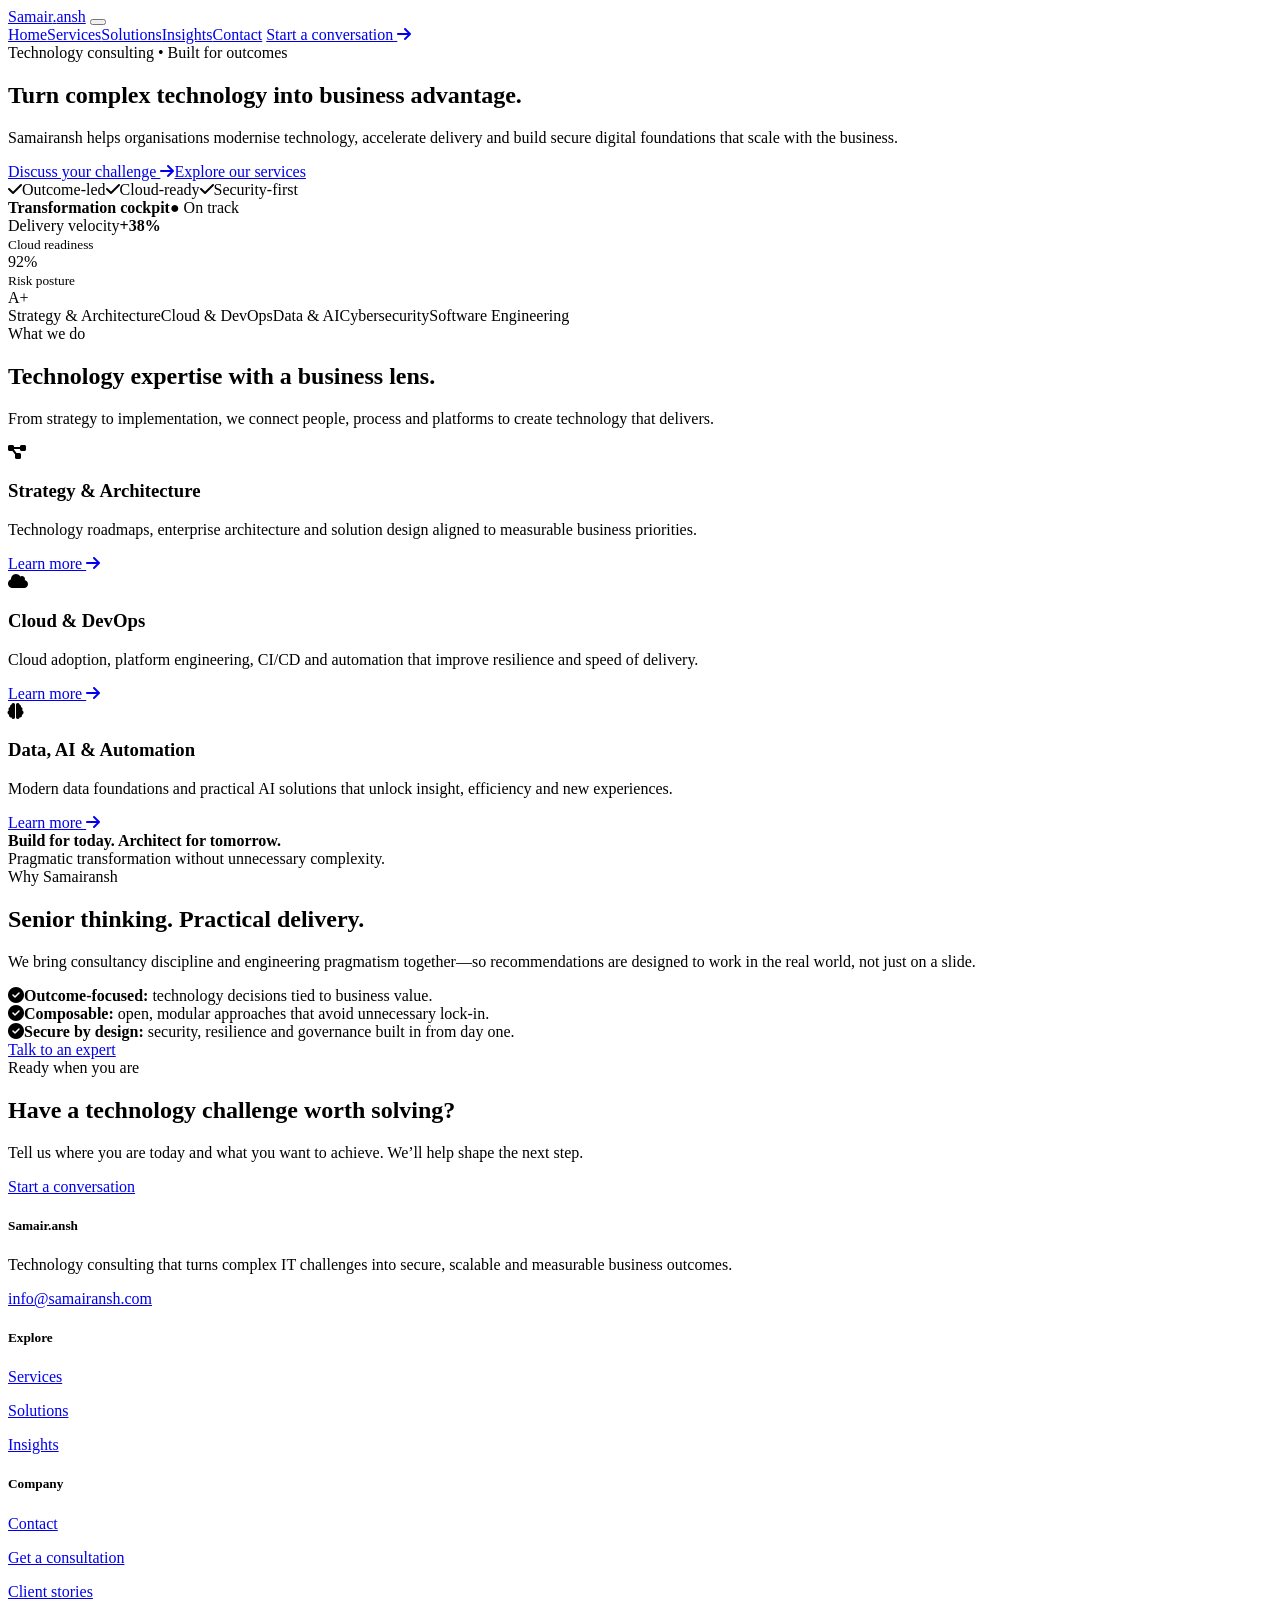
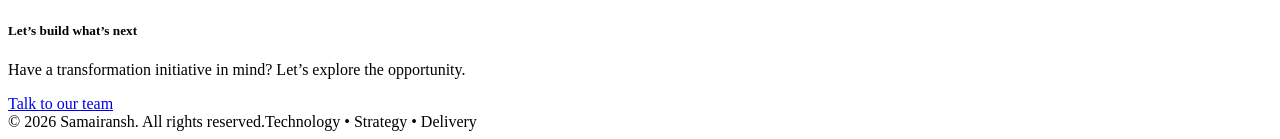
==== index.html @ 3303d400 "Add files via upload" ====
<!doctype html>
<html lang="en-GB">
<head>
<meta charset="utf-8">
<meta name="viewport" content="width=device-width, initial-scale=1">
<title>Samairansh | IT Consultancy & Technology Solutions</title>
<meta name="description" content="Samairansh is an IT consultancy helping organisations with technology strategy, cloud transformation, DevOps, data, AI, cybersecurity and software engineering.">
<meta name="keywords" content="IT consultancy, technology consulting, cloud transformation, software development, cybersecurity, DevOps, digital transformation, Samairansh">
<meta name="author" content="Samairansh">
<link rel="canonical" href="https://www.samairansh.com/index.html">
<meta property="og:type" content="website"><meta property="og:title" content="Samairansh | IT Consultancy & Technology Solutions"><meta property="og:description" content="Samairansh is an IT consultancy helping organisations with technology strategy, cloud transformation, DevOps, data, AI, cybersecurity and software engineering."><meta property="og:url" content="https://www.samairansh.com/index.html"><meta property="og:image" content="https://www.samairansh.com/img/carousel-1.jpg">
<meta name="twitter:card" content="summary_large_image"><meta name="twitter:title" content="Samairansh | IT Consultancy & Technology Solutions"><meta name="twitter:description" content="Samairansh is an IT consultancy helping organisations with technology strategy, cloud transformation, DevOps, data, AI, cybersecurity and software engineering.">
<link rel="icon" href="img/user.jpg">
<link rel="preconnect" href="https://fonts.googleapis.com"><link rel="preconnect" href="https://fonts.gstatic.com" crossorigin>
<link href="https://fonts.googleapis.com/css2?family=DM+Sans:wght@400;500;600;700&family=Manrope:wght@600;700;800&display=swap" rel="stylesheet">
<link href="css/bootstrap.min.css" rel="stylesheet"><link href="https://cdnjs.cloudflare.com/ajax/libs/font-awesome/6.5.2/css/all.min.css" rel="stylesheet"><link href="css/style.css" rel="stylesheet">
<script type="application/ld+json">{"@context":"https://schema.org","@type":"ProfessionalService","name":"Samairansh","url":"https://www.samairansh.com/","email":"info@samairansh.com","description":"IT consultancy providing technology strategy, cloud transformation, software engineering, data and AI, DevOps and cybersecurity services.","areaServed":"Worldwide","serviceType":["IT Consulting","Technology Strategy","Cloud Transformation","Software Engineering","Data and AI","Cybersecurity"]}</script></head>
<body>
<nav class="navbar navbar-expand-lg sticky-top">
<div class="container"><a class="navbar-brand brand" href="index.html">Samair<span class="brand-dot">.</span>ansh</a>
<button class="navbar-toggler" type="button" data-bs-toggle="collapse" data-bs-target="#nav"><span class="navbar-toggler-icon"></span></button>
<div class="collapse navbar-collapse" id="nav"><div class="navbar-nav ms-auto align-items-lg-center">
<a class="nav-link active" href="index.html">Home</a><a class="nav-link " href="service.html">Services</a><a class="nav-link " href="feature.html">Solutions</a><a class="nav-link " href="blog.html">Insights</a><a class="nav-link " href="contact.html">Contact</a>
<a href="quote.html" class="btn btn-primary ms-lg-3">Start a conversation <i class="fa-solid fa-arrow-right ms-1"></i></a>
</div></div></div></nav>
<main>
<section class="hero"><div class="container"><div class="row align-items-center g-5"><div class="col-lg-7 hero-copy">
<div class="eyebrow mb-3">Technology consulting • Built for outcomes</div>
<h1>Turn complex technology into <span>business advantage.</span></h1>
<p class="mt-4 mb-4">Samairansh helps organisations modernise technology, accelerate delivery and build secure digital foundations that scale with the business.</p>
<div class="d-flex flex-wrap gap-3"><a class="btn btn-primary btn-lg" href="quote.html">Discuss your challenge <i class="fa-solid fa-arrow-right ms-2"></i></a><a class="btn btn-outline-dark btn-lg" href="service.html">Explore our services</a></div>
<div class="d-flex gap-4 mt-5 small muted"><span><i class="fa-solid fa-check text-primary me-2"></i>Outcome-led</span><span><i class="fa-solid fa-check text-primary me-2"></i>Cloud-ready</span><span><i class="fa-solid fa-check text-primary me-2"></i>Security-first</span></div>
</div><div class="col-lg-5 hero-art"><div class="orb one"></div><div class="orb two"></div><div class="dashboard"><div class="dash-head"><strong>Transformation cockpit</strong><span class="status">● On track</span></div><div class="dash-card"><div class="d-flex justify-content-between"><span class="muted small">Delivery velocity</span><strong>+38%</strong></div><div class="bars"><i class="bar"></i><i class="bar"></i><i class="bar"></i><i class="bar"></i><i class="bar"></i><i class="bar"></i></div></div><div class="row g-2"><div class="col-6"><div class="dash-card mb-0"><small class="muted">Cloud readiness</small><div class="number">92%</div></div></div><div class="col-6"><div class="dash-card mb-0"><small class="muted">Risk posture</small><div class="number">A+</div></div></div></div></div></div></div></div></section>
<div class="trust"><div class="container d-flex flex-wrap justify-content-center justify-content-lg-between"><span>Strategy & Architecture</span><span>Cloud & DevOps</span><span>Data & AI</span><span>Cybersecurity</span><span>Software Engineering</span></div></div>
<section class="section"><div class="container"><div class="row justify-content-between align-items-end mb-5"><div class="col-lg-7"><div class="eyebrow mb-2">What we do</div><h2>Technology expertise with a business lens.</h2></div><div class="col-lg-4"><p class="muted mb-0">From strategy to implementation, we connect people, process and platforms to create technology that delivers.</p></div></div>
<div class="row g-4"><div class="col-md-4"><div class="cardx"><div class="icon"><i class="fa-solid fa-diagram-project"></i></div><h3>Strategy & Architecture</h3><p class="muted">Technology roadmaps, enterprise architecture and solution design aligned to measurable business priorities.</p><a href="service.html#strategy" class="text-decoration-none fw-bold">Learn more <i class="fa-solid fa-arrow-right ms-1"></i></a></div></div>
<div class="col-md-4"><div class="cardx"><div class="icon"><i class="fa-solid fa-cloud"></i></div><h3>Cloud & DevOps</h3><p class="muted">Cloud adoption, platform engineering, CI/CD and automation that improve resilience and speed of delivery.</p><a href="service.html#cloud" class="text-decoration-none fw-bold">Learn more <i class="fa-solid fa-arrow-right ms-1"></i></a></div></div>
<div class="col-md-4"><div class="cardx"><div class="icon"><i class="fa-solid fa-brain"></i></div><h3>Data, AI & Automation</h3><p class="muted">Modern data foundations and practical AI solutions that unlock insight, efficiency and new experiences.</p><a href="service.html#data" class="text-decoration-none fw-bold">Learn more <i class="fa-solid fa-arrow-right ms-1"></i></a></div></div></div></div></section>
<section class="section split"><div class="container"><div class="row align-items-center g-5"><div class="col-lg-6"><div class="visual"><div class="quote-box"><strong>Build for today. Architect for tomorrow.</strong><div class="small muted mt-1">Pragmatic transformation without unnecessary complexity.</div></div></div></div><div class="col-lg-6"><div class="eyebrow mb-2">Why Samairansh</div><h2>Senior thinking. Practical delivery.</h2><p class="muted">We bring consultancy discipline and engineering pragmatism together—so recommendations are designed to work in the real world, not just on a slide.</p><div class="check"><i class="fa-solid fa-circle-check"></i><span><strong>Outcome-focused:</strong> technology decisions tied to business value.</span></div><div class="check"><i class="fa-solid fa-circle-check"></i><span><strong>Composable:</strong> open, modular approaches that avoid unnecessary lock-in.</span></div><div class="check"><i class="fa-solid fa-circle-check"></i><span><strong>Secure by design:</strong> security, resilience and governance built in from day one.</span></div><a href="contact.html" class="btn btn-primary mt-3">Talk to an expert</a></div></div></div></section>
<section class="section"><div class="container"><div class="cta"><div class="row align-items-center g-4"><div class="col-lg-8"><div class="eyebrow text-info mb-2">Ready when you are</div><h2>Have a technology challenge worth solving?</h2><p class="mb-0">Tell us where you are today and what you want to achieve. We’ll help shape the next step.</p></div><div class="col-lg-4 text-lg-end"><a href="quote.html" class="btn btn-primary btn-lg">Start a conversation</a></div></div></div></div></section>
</main><footer><div class="container"><div class="row g-5"><div class="col-lg-5"><h5 class="brand text-white mb-3">Samair<span class="brand-dot">.</span>ansh</h5><p>Technology consulting that turns complex IT challenges into secure, scalable and measurable business outcomes.</p><div class="mt-4"><a href="mailto:info@samairansh.com" class="me-3">info@samairansh.com</a></div></div><div class="col-6 col-lg-2"><h5 class="mb-3">Explore</h5><p><a href="service.html">Services</a></p><p><a href="feature.html">Solutions</a></p><p><a href="blog.html">Insights</a></p></div><div class="col-6 col-lg-2"><h5 class="mb-3">Company</h5><p><a href="contact.html">Contact</a></p><p><a href="quote.html">Get a consultation</a></p><p><a href="testimonial.html">Client stories</a></p></div><div class="col-lg-3"><h5 class="mb-3">Let’s build what’s next</h5><p>Have a transformation initiative in mind? Let’s explore the opportunity.</p><a href="contact.html" class="btn btn-primary btn-sm">Talk to our team</a></div></div><div class="footer-line d-flex flex-wrap justify-content-between gap-2"><span>© 2026 Samairansh. All rights reserved.</span><span>Technology • Strategy • Delivery</span></div></div></footer>
<script src="js/bootstrap.min.js"></script><script src="js/main.js"></script></body></html>
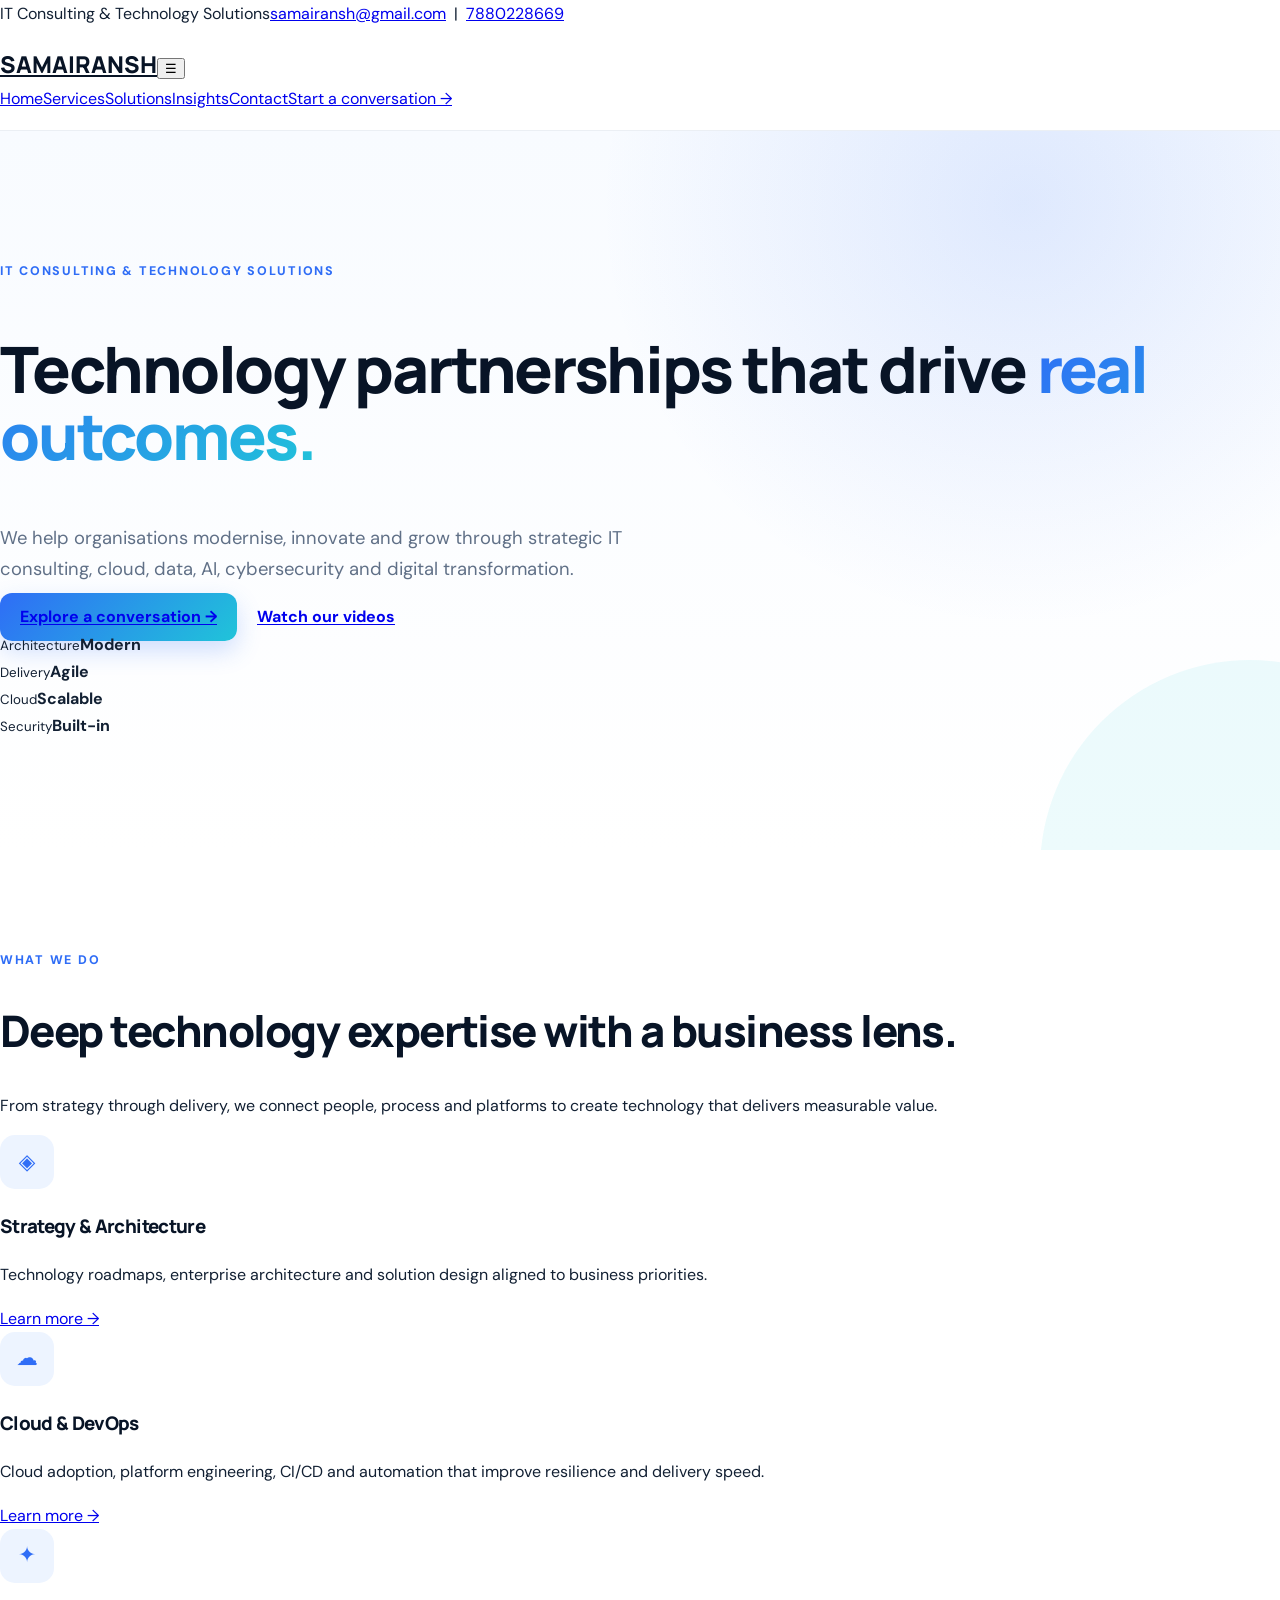
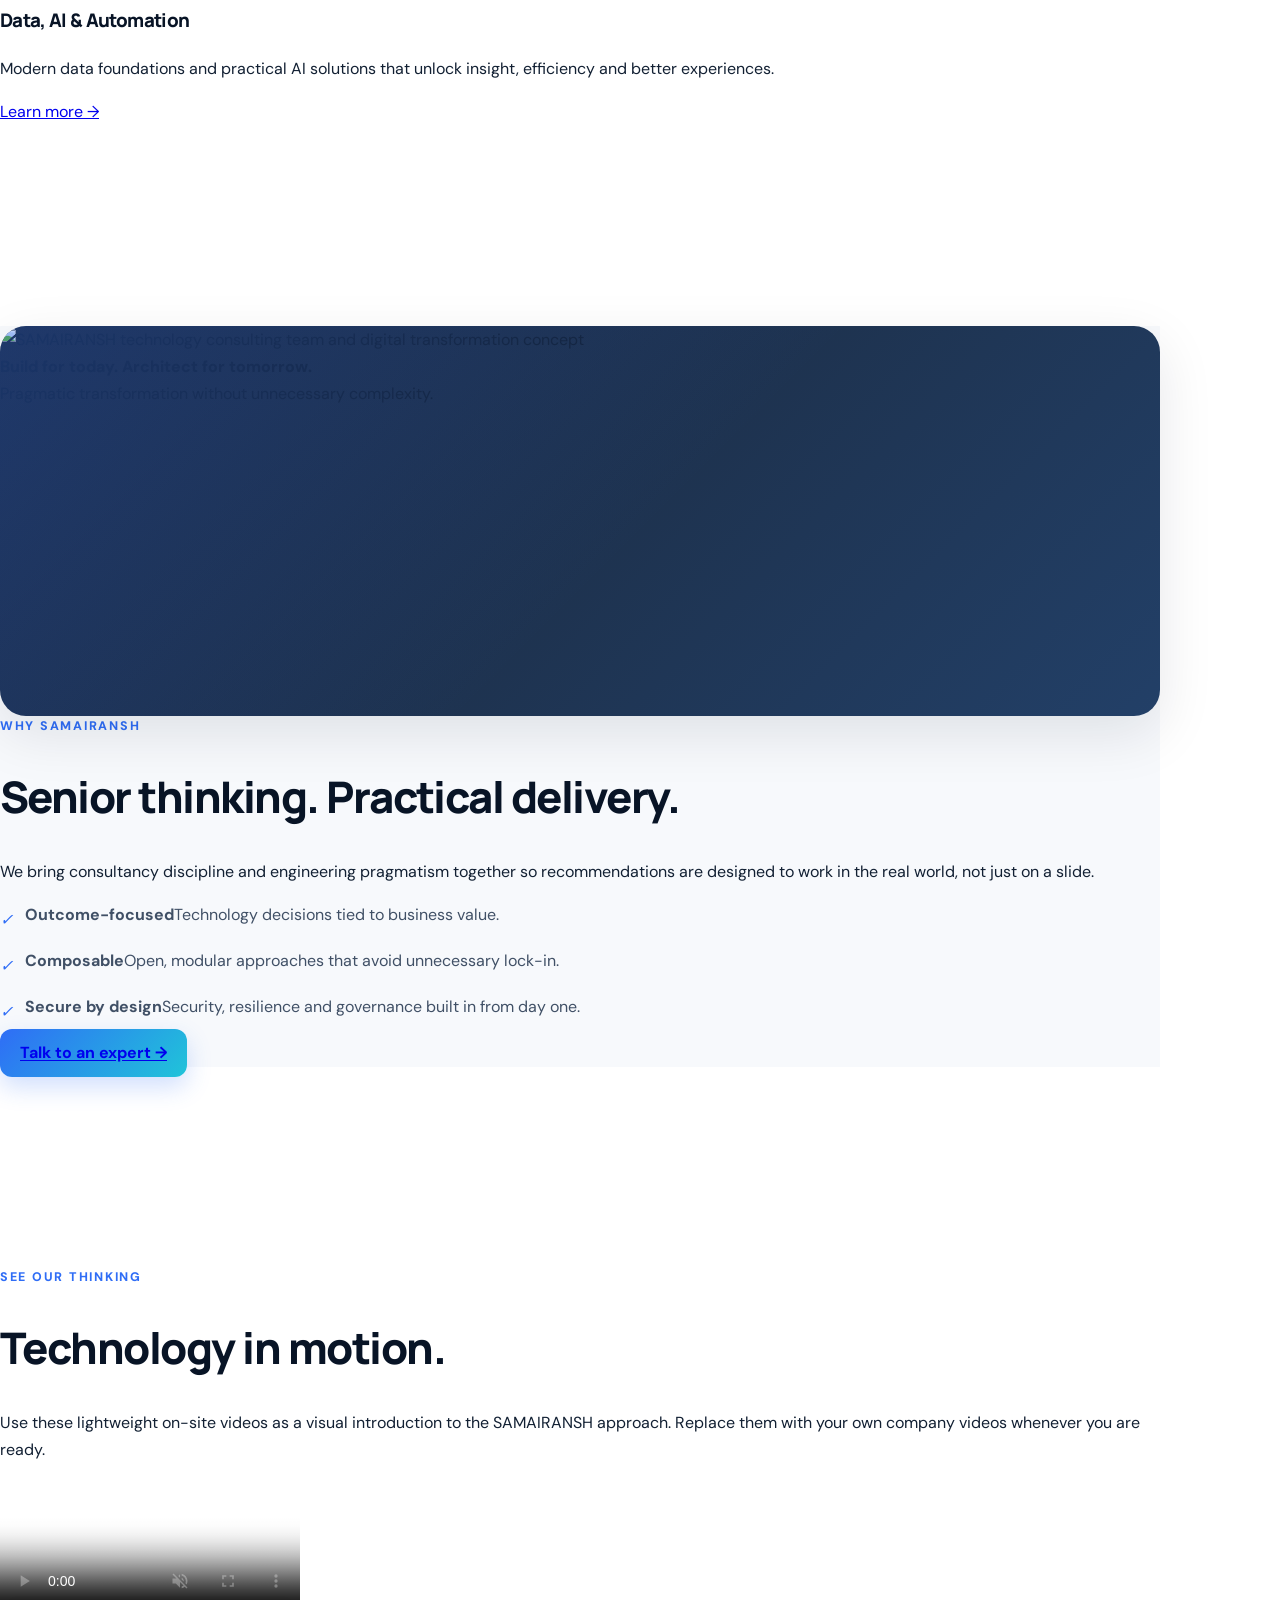
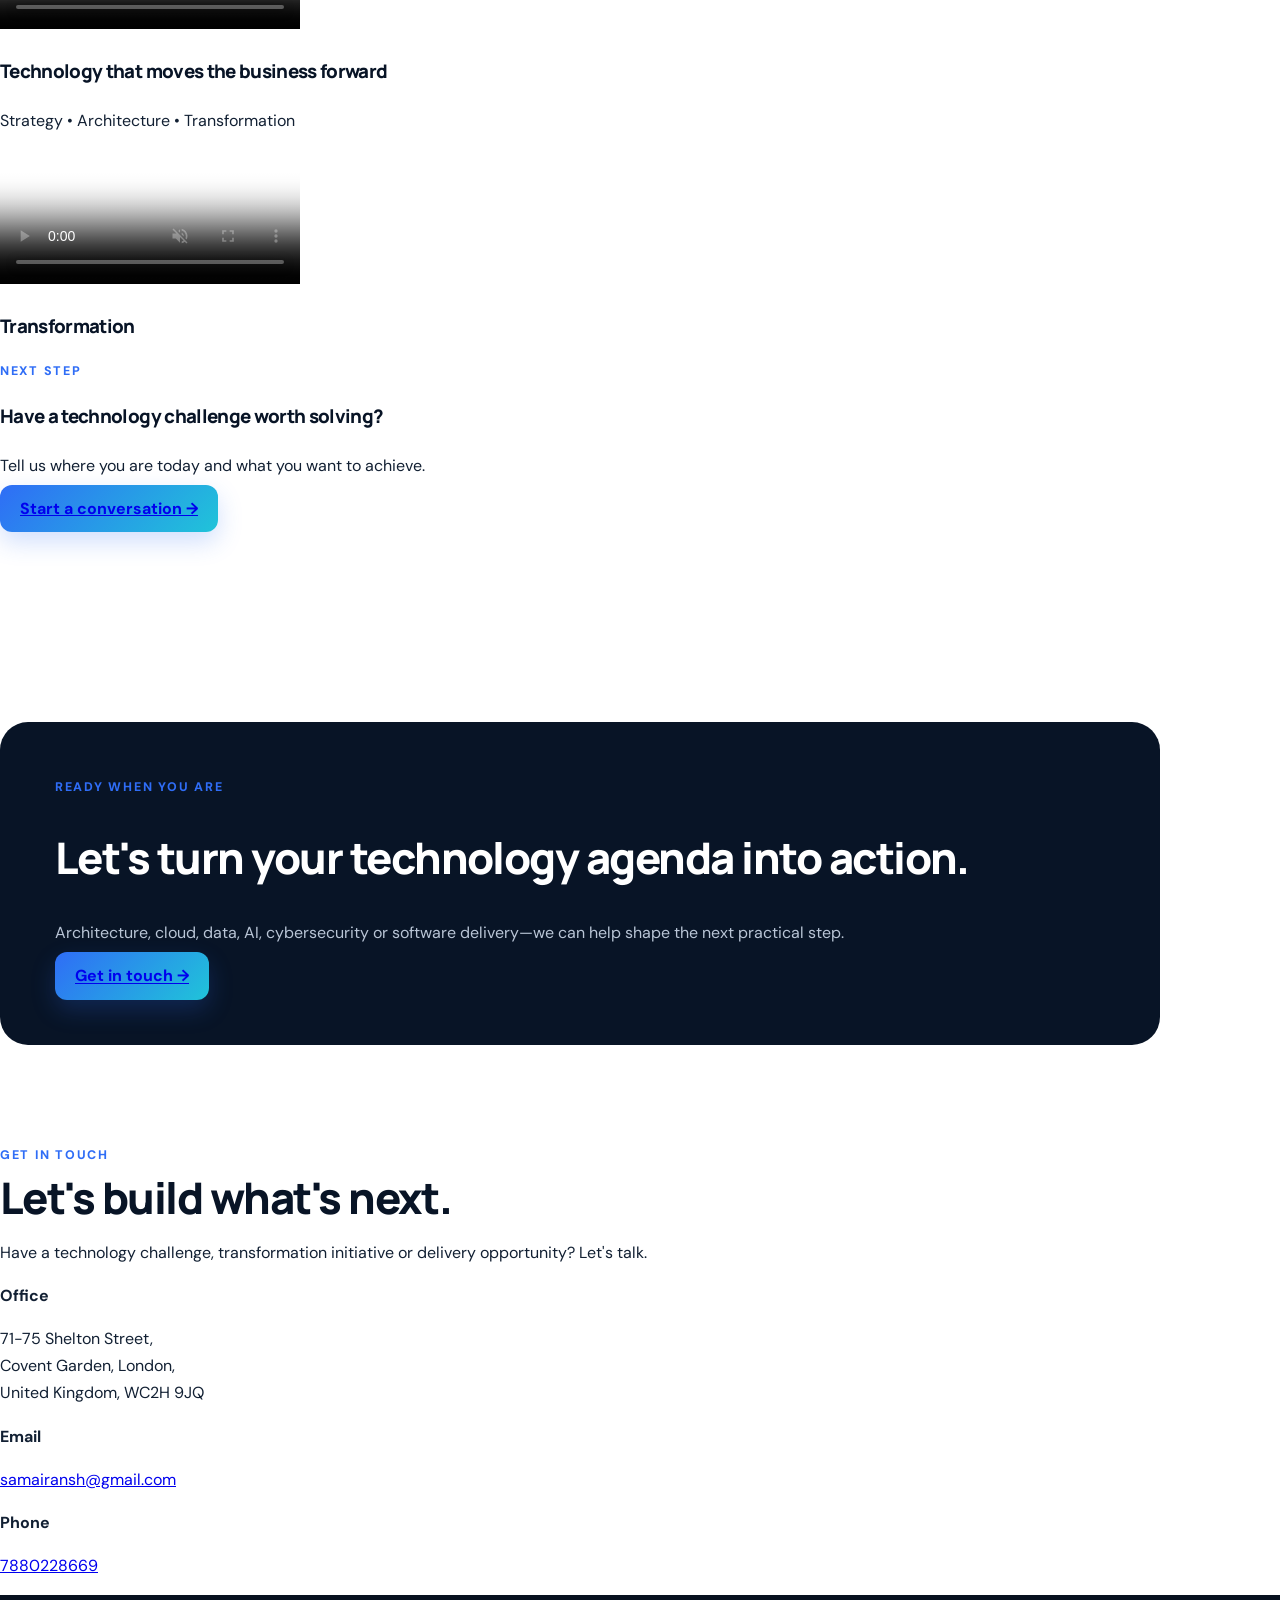
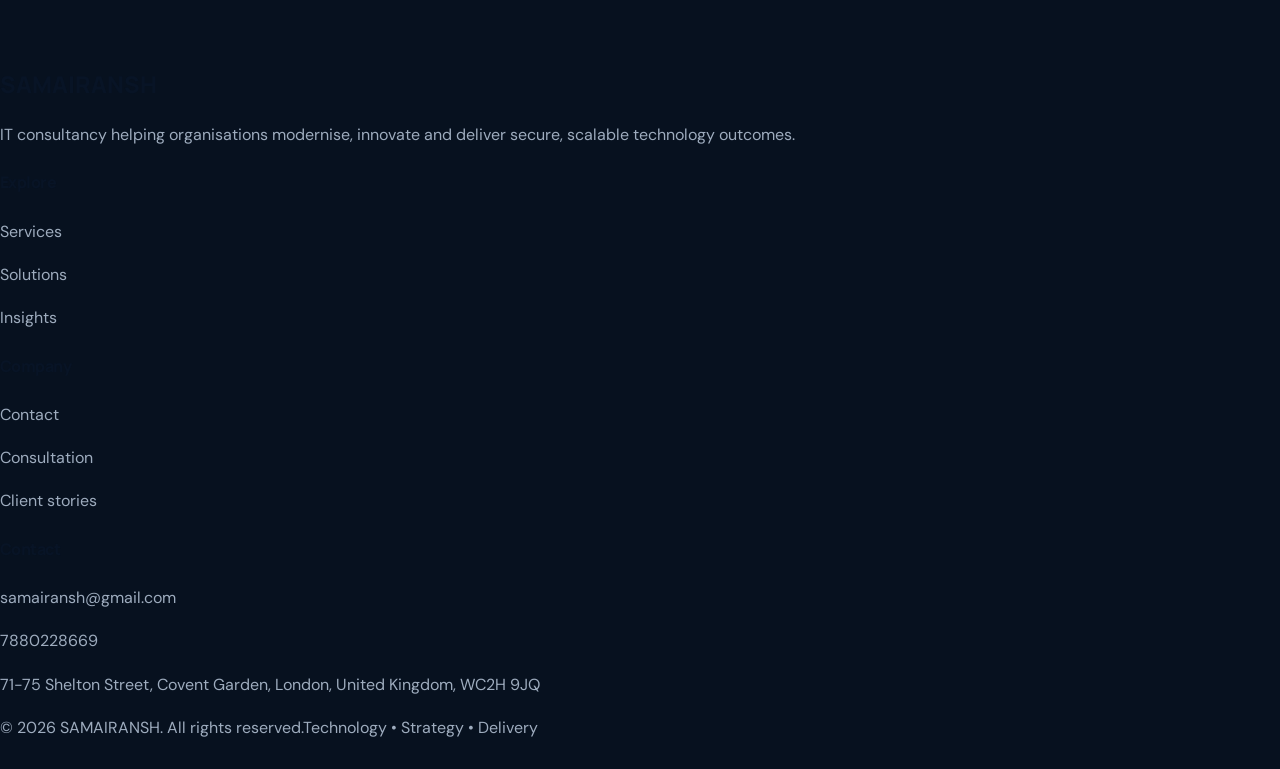
==== commit 929e3c15: "Add files via upload" ====
--- a/index.html
+++ b/index.html
@@ -1,42 +1,9 @@
-<!doctype html>
-<html lang="en-GB">
-<head>
-<meta charset="utf-8">
-<meta name="viewport" content="width=device-width, initial-scale=1">
-<title>Samairansh | IT Consultancy & Technology Solutions</title>
-<meta name="description" content="Samairansh is an IT consultancy helping organisations with technology strategy, cloud transformation, DevOps, data, AI, cybersecurity and software engineering.">
-<meta name="keywords" content="IT consultancy, technology consulting, cloud transformation, software development, cybersecurity, DevOps, digital transformation, Samairansh">
-<meta name="author" content="Samairansh">
-<link rel="canonical" href="https://www.samairansh.com/index.html">
-<meta property="og:type" content="website"><meta property="og:title" content="Samairansh | IT Consultancy & Technology Solutions"><meta property="og:description" content="Samairansh is an IT consultancy helping organisations with technology strategy, cloud transformation, DevOps, data, AI, cybersecurity and software engineering."><meta property="og:url" content="https://www.samairansh.com/index.html"><meta property="og:image" content="https://www.samairansh.com/img/carousel-1.jpg">
-<meta name="twitter:card" content="summary_large_image"><meta name="twitter:title" content="Samairansh | IT Consultancy & Technology Solutions"><meta name="twitter:description" content="Samairansh is an IT consultancy helping organisations with technology strategy, cloud transformation, DevOps, data, AI, cybersecurity and software engineering.">
-<link rel="icon" href="img/user.jpg">
-<link rel="preconnect" href="https://fonts.googleapis.com"><link rel="preconnect" href="https://fonts.gstatic.com" crossorigin>
-<link href="https://fonts.googleapis.com/css2?family=DM+Sans:wght@400;500;600;700&family=Manrope:wght@600;700;800&display=swap" rel="stylesheet">
-<link href="css/bootstrap.min.css" rel="stylesheet"><link href="https://cdnjs.cloudflare.com/ajax/libs/font-awesome/6.5.2/css/all.min.css" rel="stylesheet"><link href="css/style.css" rel="stylesheet">
-<script type="application/ld+json">{"@context":"https://schema.org","@type":"ProfessionalService","name":"Samairansh","url":"https://www.samairansh.com/","email":"info@samairansh.com","description":"IT consultancy providing technology strategy, cloud transformation, software engineering, data and AI, DevOps and cybersecurity services.","areaServed":"Worldwide","serviceType":["IT Consulting","Technology Strategy","Cloud Transformation","Software Engineering","Data and AI","Cybersecurity"]}</script></head>
-<body>
-<nav class="navbar navbar-expand-lg sticky-top">
-<div class="container"><a class="navbar-brand brand" href="index.html">Samair<span class="brand-dot">.</span>ansh</a>
-<button class="navbar-toggler" type="button" data-bs-toggle="collapse" data-bs-target="#nav"><span class="navbar-toggler-icon"></span></button>
-<div class="collapse navbar-collapse" id="nav"><div class="navbar-nav ms-auto align-items-lg-center">
-<a class="nav-link active" href="index.html">Home</a><a class="nav-link " href="service.html">Services</a><a class="nav-link " href="feature.html">Solutions</a><a class="nav-link " href="blog.html">Insights</a><a class="nav-link " href="contact.html">Contact</a>
-<a href="quote.html" class="btn btn-primary ms-lg-3">Start a conversation <i class="fa-solid fa-arrow-right ms-1"></i></a>
-</div></div></div></nav>
-<main>
-<section class="hero"><div class="container"><div class="row align-items-center g-5"><div class="col-lg-7 hero-copy">
-<div class="eyebrow mb-3">Technology consulting • Built for outcomes</div>
-<h1>Turn complex technology into <span>business advantage.</span></h1>
-<p class="mt-4 mb-4">Samairansh helps organisations modernise technology, accelerate delivery and build secure digital foundations that scale with the business.</p>
-<div class="d-flex flex-wrap gap-3"><a class="btn btn-primary btn-lg" href="quote.html">Discuss your challenge <i class="fa-solid fa-arrow-right ms-2"></i></a><a class="btn btn-outline-dark btn-lg" href="service.html">Explore our services</a></div>
-<div class="d-flex gap-4 mt-5 small muted"><span><i class="fa-solid fa-check text-primary me-2"></i>Outcome-led</span><span><i class="fa-solid fa-check text-primary me-2"></i>Cloud-ready</span><span><i class="fa-solid fa-check text-primary me-2"></i>Security-first</span></div>
-</div><div class="col-lg-5 hero-art"><div class="orb one"></div><div class="orb two"></div><div class="dashboard"><div class="dash-head"><strong>Transformation cockpit</strong><span class="status">● On track</span></div><div class="dash-card"><div class="d-flex justify-content-between"><span class="muted small">Delivery velocity</span><strong>+38%</strong></div><div class="bars"><i class="bar"></i><i class="bar"></i><i class="bar"></i><i class="bar"></i><i class="bar"></i><i class="bar"></i></div></div><div class="row g-2"><div class="col-6"><div class="dash-card mb-0"><small class="muted">Cloud readiness</small><div class="number">92%</div></div></div><div class="col-6"><div class="dash-card mb-0"><small class="muted">Risk posture</small><div class="number">A+</div></div></div></div></div></div></div></div></section>
-<div class="trust"><div class="container d-flex flex-wrap justify-content-center justify-content-lg-between"><span>Strategy & Architecture</span><span>Cloud & DevOps</span><span>Data & AI</span><span>Cybersecurity</span><span>Software Engineering</span></div></div>
-<section class="section"><div class="container"><div class="row justify-content-between align-items-end mb-5"><div class="col-lg-7"><div class="eyebrow mb-2">What we do</div><h2>Technology expertise with a business lens.</h2></div><div class="col-lg-4"><p class="muted mb-0">From strategy to implementation, we connect people, process and platforms to create technology that delivers.</p></div></div>
-<div class="row g-4"><div class="col-md-4"><div class="cardx"><div class="icon"><i class="fa-solid fa-diagram-project"></i></div><h3>Strategy & Architecture</h3><p class="muted">Technology roadmaps, enterprise architecture and solution design aligned to measurable business priorities.</p><a href="service.html#strategy" class="text-decoration-none fw-bold">Learn more <i class="fa-solid fa-arrow-right ms-1"></i></a></div></div>
-<div class="col-md-4"><div class="cardx"><div class="icon"><i class="fa-solid fa-cloud"></i></div><h3>Cloud & DevOps</h3><p class="muted">Cloud adoption, platform engineering, CI/CD and automation that improve resilience and speed of delivery.</p><a href="service.html#cloud" class="text-decoration-none fw-bold">Learn more <i class="fa-solid fa-arrow-right ms-1"></i></a></div></div>
-<div class="col-md-4"><div class="cardx"><div class="icon"><i class="fa-solid fa-brain"></i></div><h3>Data, AI & Automation</h3><p class="muted">Modern data foundations and practical AI solutions that unlock insight, efficiency and new experiences.</p><a href="service.html#data" class="text-decoration-none fw-bold">Learn more <i class="fa-solid fa-arrow-right ms-1"></i></a></div></div></div></div></section>
-<section class="section split"><div class="container"><div class="row align-items-center g-5"><div class="col-lg-6"><div class="visual"><div class="quote-box"><strong>Build for today. Architect for tomorrow.</strong><div class="small muted mt-1">Pragmatic transformation without unnecessary complexity.</div></div></div></div><div class="col-lg-6"><div class="eyebrow mb-2">Why Samairansh</div><h2>Senior thinking. Practical delivery.</h2><p class="muted">We bring consultancy discipline and engineering pragmatism together—so recommendations are designed to work in the real world, not just on a slide.</p><div class="check"><i class="fa-solid fa-circle-check"></i><span><strong>Outcome-focused:</strong> technology decisions tied to business value.</span></div><div class="check"><i class="fa-solid fa-circle-check"></i><span><strong>Composable:</strong> open, modular approaches that avoid unnecessary lock-in.</span></div><div class="check"><i class="fa-solid fa-circle-check"></i><span><strong>Secure by design:</strong> security, resilience and governance built in from day one.</span></div><a href="contact.html" class="btn btn-primary mt-3">Talk to an expert</a></div></div></div></section>
-<section class="section"><div class="container"><div class="cta"><div class="row align-items-center g-4"><div class="col-lg-8"><div class="eyebrow text-info mb-2">Ready when you are</div><h2>Have a technology challenge worth solving?</h2><p class="mb-0">Tell us where you are today and what you want to achieve. We’ll help shape the next step.</p></div><div class="col-lg-4 text-lg-end"><a href="quote.html" class="btn btn-primary btn-lg">Start a conversation</a></div></div></div></div></section>
-</main><footer><div class="container"><div class="row g-5"><div class="col-lg-5"><h5 class="brand text-white mb-3">Samair<span class="brand-dot">.</span>ansh</h5><p>Technology consulting that turns complex IT challenges into secure, scalable and measurable business outcomes.</p><div class="mt-4"><a href="mailto:info@samairansh.com" class="me-3">info@samairansh.com</a></div></div><div class="col-6 col-lg-2"><h5 class="mb-3">Explore</h5><p><a href="service.html">Services</a></p><p><a href="feature.html">Solutions</a></p><p><a href="blog.html">Insights</a></p></div><div class="col-6 col-lg-2"><h5 class="mb-3">Company</h5><p><a href="contact.html">Contact</a></p><p><a href="quote.html">Get a consultation</a></p><p><a href="testimonial.html">Client stories</a></p></div><div class="col-lg-3"><h5 class="mb-3">Let’s build what’s next</h5><p>Have a transformation initiative in mind? Let’s explore the opportunity.</p><a href="contact.html" class="btn btn-primary btn-sm">Talk to our team</a></div></div><div class="footer-line d-flex flex-wrap justify-content-between gap-2"><span>© 2026 Samairansh. All rights reserved.</span><span>Technology • Strategy • Delivery</span></div></div></footer>
-<script src="js/bootstrap.min.js"></script><script src="js/main.js"></script></body></html>+<!doctype html><html lang="en-GB"><head><meta charset="utf-8"><meta name="viewport" content="width=device-width, initial-scale=1"><title>SAMAIRANSH | IT Consultancy & Technology Solutions</title><meta name="description" content="SAMAIRANSH is an IT consultancy helping organisations with technology strategy, cloud, DevOps, data, AI, cybersecurity and software engineering."><meta name="keywords" content="IT consultancy UK, technology consulting London, cloud consulting, DevOps, AI consulting, cybersecurity, software engineering, digital transformation"><link rel="canonical" href="https://www.samairansh.com/"><meta property="og:title" content="SAMAIRANSH | IT Consultancy & Technology Solutions"><meta property="og:description" content="Modern technology consulting for strategy, cloud, data, AI, cybersecurity and software engineering."><meta property="og:type" content="website"><meta property="og:url" content="https://www.samairansh.com/"><link rel="stylesheet" href="css/style.css"><script type="application/ld+json">{"@context":"https://schema.org","@type":"ProfessionalService","name":"SAMAIRANSH","url":"https://www.samairansh.com/","email":"samairansh@gmail.com","telephone":"7880228669","address":{"@type":"PostalAddress","streetAddress":"71-75 Shelton Street","addressLocality":"Covent Garden, London","postalCode":"WC2H 9JQ","addressCountry":"GB"},"areaServed":"Worldwide","serviceType":["IT Consulting","Technology Strategy","Cloud Consulting","DevOps","Data and AI","Cybersecurity","Software Engineering"]}</script></head><body><div class="topbar"><div class="container"><span>IT Consulting & Technology Solutions</span><span><a href="mailto:samairansh@gmail.com">samairansh@gmail.com</a> &nbsp;|&nbsp; <a href="tel:7880228669">7880228669</a></span></div></div>
+<nav class="navbar"><div class="container navinner"><a class="brand" href="index.html">SAMAIRANSH</a><button class="mobile-toggle" aria-label="Open navigation">☰</button><div class="navlinks"><a href="index.html">Home</a><a href="service.html">Services</a><a href="feature.html">Solutions</a><a href="blog.html">Insights</a><a href="contact.html">Contact</a><a class="navcta" href="quote.html">Start a conversation →</a></div></div></nav><main>
+<section class="hero"><div class="container hero-grid"><div><div class="eyebrow">IT consulting & technology solutions</div><h1>Technology partnerships that drive <span>real outcomes.</span></h1><p>We help organisations modernise, innovate and grow through strategic IT consulting, cloud, data, AI, cybersecurity and digital transformation.</p><div class="hero-actions"><a class="btn btn-primary" href="quote.html">Explore a conversation →</a><a class="btn btn-secondary" href="#videos">Watch our videos</a></div></div><div class="hero-panel"><div class="metrics"><div class="metric"><small>Architecture</small><strong>Modern</strong></div><div class="metric"><small>Delivery</small><strong>Agile</strong></div><div class="metric"><small>Cloud</small><strong>Scalable</strong></div><div class="metric"><small>Security</small><strong>Built-in</strong></div></div></div></div></section>
+<section class="section"><div class="container"><div class="section-head"><div class="eyebrow">What we do</div><h2>Deep technology expertise with a business lens.</h2><p>From strategy through delivery, we connect people, process and platforms to create technology that delivers measurable value.</p></div><div class="cards"><article class="card"><div class="icon">◈</div><h3>Strategy & Architecture</h3><p>Technology roadmaps, enterprise architecture and solution design aligned to business priorities.</p><a class="text-link" href="service.html#strategy">Learn more →</a></article><article class="card"><div class="icon">☁</div><h3>Cloud & DevOps</h3><p>Cloud adoption, platform engineering, CI/CD and automation that improve resilience and delivery speed.</p><a class="text-link" href="service.html#cloud">Learn more →</a></article><article class="card"><div class="icon">✦</div><h3>Data, AI & Automation</h3><p>Modern data foundations and practical AI solutions that unlock insight, efficiency and better experiences.</p><a class="text-link" href="service.html#data">Learn more →</a></article></div></div></section>
+<section class="section alt"><div class="container split"><div class="visual"><img src="img/feature.jpg" alt="SAMAIRANSH technology consulting team and digital transformation concept"><div class="visual-content"><strong>Build for today. Architect for tomorrow.</strong><br><span>Pragmatic transformation without unnecessary complexity.</span></div></div><div><div class="eyebrow">Why SAMAIRANSH</div><h2>Senior thinking. Practical delivery.</h2><p>We bring consultancy discipline and engineering pragmatism together so recommendations are designed to work in the real world, not just on a slide.</p><div class="checks"><div class="check"><i>✓</i><div><b>Outcome-focused</b><span>Technology decisions tied to business value.</span></div></div><div class="check"><i>✓</i><div><b>Composable</b><span>Open, modular approaches that avoid unnecessary lock-in.</span></div></div><div class="check"><i>✓</i><div><b>Secure by design</b><span>Security, resilience and governance built in from day one.</span></div></div></div><a class="btn btn-primary" href="contact.html">Talk to an expert →</a></div></div></section>
+<section class="section" id="videos"><div class="container"><div class="section-head"><div class="eyebrow">See our thinking</div><h2>Technology in motion.</h2><p>Use these lightweight on-site videos as a visual introduction to the SAMAIRANSH approach. Replace them with your own company videos whenever you are ready.</p></div><div class="video-grid"><div class="video-card video-main"><video controls autoplay muted loop playsinline poster="img/feature.jpg"><source src="img/videos/technology-network.mp4" type="video/mp4">Your browser does not support HTML5 video.</video><div class="video-overlay"><h3>Technology that moves the business forward</h3><div>Strategy • Architecture • Transformation</div></div></div><div class="video-side"><div class="video-card video-small"><video controls muted loop playsinline poster="img/carousel-1.jpg"><source src="img/videos/transformation.mp4" type="video/mp4">Your browser does not support HTML5 video.</video><div class="video-overlay"><h3>Transformation</h3></div></div><div class="card"><div class="eyebrow">Next step</div><h3>Have a technology challenge worth solving?</h3><p>Tell us where you are today and what you want to achieve.</p><a class="btn btn-primary" href="quote.html">Start a conversation →</a></div></div></div></div></section>
+<section class="section"><div class="container"><div class="cta"><div class="eyebrow">Ready when you are</div><h2>Let's turn your technology agenda into action.</h2><p>Architecture, cloud, data, AI, cybersecurity or software delivery—we can help shape the next practical step.</p><a class="btn btn-primary" href="contact.html">Get in touch →</a></div></div></section>
+</main><section class="contact-strip"><div class="container"><div class="contact-grid"><div><div class="eyebrow">Get in touch</div><h2 style="margin:8px 0 10px">Let's build what's next.</h2><p>Have a technology challenge, transformation initiative or delivery opportunity? Let's talk.</p></div><div class="contact-item"><strong>Office</strong><p>71-75 Shelton Street,<br>Covent Garden, London,<br>United Kingdom, WC2H 9JQ</p></div><div class="contact-item"><strong>Email</strong><p><a href="mailto:samairansh@gmail.com">samairansh@gmail.com</a></p></div><div class="contact-item"><strong>Phone</strong><p><a href="tel:7880228669">7880228669</a></p></div></div></div></section>
+<footer class="footer"><div class="container"><div class="footer-grid"><div><div class="brand">SAMAIRANSH</div><p>IT consultancy helping organisations modernise, innovate and deliver secure, scalable technology outcomes.</p></div><div><h4>Explore</h4><p><a href="service.html">Services</a></p><p><a href="feature.html">Solutions</a></p><p><a href="blog.html">Insights</a></p></div><div><h4>Company</h4><p><a href="contact.html">Contact</a></p><p><a href="quote.html">Consultation</a></p><p><a href="testimonial.html">Client stories</a></p></div><div><h4>Contact</h4><p><a href="mailto:samairansh@gmail.com">samairansh@gmail.com</a></p><p><a href="tel:7880228669">7880228669</a></p><p>71-75 Shelton Street, Covent Garden, London, United Kingdom, WC2H 9JQ</p></div></div><div class="footer-bottom"><span>© 2026 SAMAIRANSH. All rights reserved.</span><span>Technology • Strategy • Delivery</span></div></div></footer><script src="js/main.js"></script></body></html>
--- a/css/style.css
+++ b/css/style.css
@@ -0,0 +1,14 @@
+
+@import url('https://fonts.googleapis.com/css2?family=DM+Sans:wght@400;500;600;700&family=Manrope:wght@600;700;800&display=swap');
+:root{--navy:#081426;--ink:#122033;--muted:#607087;--line:#e6ebf2;--bg:#f7f9fc;--white:#fff;--blue:#2f6df6;--cyan:#20c4d9;--grad:linear-gradient(135deg,#2f6df6 0%,#20c4d9 100%);--shadow:0 18px 55px rgba(8,20,38,.10)}
+*{box-sizing:border-box}html{scroll-behavior:smooth}body{margin:0;color:var(--ink);font-family:"DM Sans",system-ui,sans-serif;background:#fff;line-height:1.7}.container{max-width:1160px}
+h1,h2,h3,h4,h5{font-family:Manrope,sans-serif;color:var(--navy);font-weight:800;letter-spacing:-.035em}h1{font-size:clamp(2.5rem,5vw,4.6rem);line-height:1.05}h2{font-size:clamp(2rem,3.4vw,3.15rem);line-height:1.12}.eyebrow{color:var(--blue);font-size:.78rem;font-weight:800;letter-spacing:.14em;text-transform:uppercase}.muted{color:var(--muted)}.section{padding:100px 0}.section-sm{padding:70px 0}
+.navbar{background:rgba(255,255,255,.92)!important;backdrop-filter:blur(18px);border-bottom:1px solid rgba(230,235,242,.8);padding:18px 0!important}.brand{font-family:Manrope,sans-serif;font-weight:800;font-size:1.45rem;color:var(--navy)!important}.brand-dot{color:var(--blue)}.nav-link{color:#405066!important;font-weight:600;padding:.6rem .85rem!important}.nav-link:hover,.nav-link.active{color:var(--blue)!important}.btn{border-radius:12px;font-weight:700;padding:.82rem 1.25rem;transition:.25s}.btn-primary{background:var(--grad);border:0;box-shadow:0 10px 24px rgba(47,109,246,.22)}.btn-primary:hover{transform:translateY(-2px);box-shadow:0 14px 30px rgba(47,109,246,.3)}.btn-outline-dark{border:1px solid #cfd7e4;color:var(--navy)}.btn-outline-dark:hover{background:var(--navy);color:#fff}
+.hero{position:relative;overflow:hidden;padding:130px 0 110px;background:radial-gradient(circle at 80% 10%,rgba(47,109,246,.13),transparent 35%),linear-gradient(180deg,#f8fbff 0%,#fff 100%)}.hero:after{content:"";position:absolute;width:420px;height:420px;border-radius:50%;right:-180px;bottom:-230px;background:rgba(32,196,217,.08)}.hero-copy{position:relative;z-index:2}.hero h1 span{background:var(--grad);-webkit-background-clip:text;background-clip:text;color:transparent}.hero p{font-size:1.15rem;color:var(--muted);max-width:680px}.hero-art{position:relative;min-height:430px}.orb{position:absolute;border-radius:50%;filter:blur(1px)}.orb.one{width:310px;height:310px;right:35px;top:35px;background:linear-gradient(135deg,rgba(47,109,246,.2),rgba(32,196,217,.05));border:1px solid rgba(47,109,246,.12)}.orb.two{width:190px;height:190px;right:180px;bottom:20px;background:rgba(32,196,217,.13);border:1px solid rgba(32,196,217,.16)}.dashboard{position:absolute;right:0;top:65px;width:min(440px,100%);padding:20px;border:1px solid rgba(255,255,255,.75);border-radius:22px;background:rgba(255,255,255,.88);box-shadow:0 28px 80px rgba(8,20,38,.15);backdrop-filter:blur(16px)}.dash-head{display:flex;justify-content:space-between;align-items:center;margin-bottom:18px}.status{font-size:.72rem;padding:5px 9px;border-radius:99px;background:#e9fbf4;color:#16815b;font-weight:700}.dash-card{border:1px solid var(--line);border-radius:14px;padding:16px;margin-top:12px}.bars{display:flex;gap:7px;align-items:end;height:80px}.bar{flex:1;border-radius:6px 6px 2px 2px;background:var(--grad)}.bar:nth-child(1){height:42%}.bar:nth-child(2){height:58%}.bar:nth-child(3){height:50%}.bar:nth-child(4){height:76%}.bar:nth-child(5){height:68%}.bar:nth-child(6){height:90%}
+.trust{border-top:1px solid var(--line);border-bottom:1px solid var(--line);padding:22px 0;color:#78869a;font-weight:700}.trust span{margin-right:34px}
+.cardx{height:100%;background:#fff;border:1px solid var(--line);border-radius:20px;padding:30px;box-shadow:0 8px 28px rgba(8,20,38,.045);transition:.25s}.cardx:hover{transform:translateY(-6px);box-shadow:var(--shadow)}.icon{width:54px;height:54px;border-radius:15px;background:#edf4ff;color:var(--blue);display:grid;place-items:center;font-size:1.35rem;margin-bottom:22px}.number{font-size:2.4rem;font-family:Manrope;font-weight:800;color:var(--navy)}
+.split{background:var(--bg)}.visual{border-radius:26px;min-height:390px;background:linear-gradient(135deg,rgba(8,20,38,.93),rgba(21,52,94,.94)),url('../img/feature.jpg') center/cover;box-shadow:var(--shadow);position:relative;overflow:hidden}.visual:after{content:"";position:absolute;inset:0;background:linear-gradient(135deg,rgba(47,109,246,.28),transparent 55%)}.quote-box{position:absolute;z-index:2;left:30px;bottom:30px;right:30px;background:rgba(255,255,255,.94);padding:20px;border-radius:16px}.check{display:flex;gap:12px;margin:14px 0;color:#405066}.check i{color:var(--blue);margin-top:5px}
+.cta{background:var(--navy);color:#fff;border-radius:28px;padding:55px}.cta h2{color:#fff}.cta p{color:#b9c5d6}.page-hero{padding:85px 0;background:radial-gradient(circle at 80% 20%,rgba(47,109,246,.25),transparent 35%),var(--navy);color:#fff}.page-hero h1{color:#fff;font-size:clamp(2.4rem,5vw,4rem)}.page-hero p{color:#c5d0df;max-width:700px}
+.blog-card img{width:100%;height:220px;object-fit:cover;border-radius:16px;margin-bottom:20px}.tag{display:inline-block;font-size:.72rem;text-transform:uppercase;letter-spacing:.1em;color:var(--blue);font-weight:800}.form-control{border:1px solid #dce3ed;border-radius:12px;padding:13px 15px}.form-control:focus{border-color:var(--blue);box-shadow:0 0 0 4px rgba(47,109,246,.1)}footer{background:#07111f;color:#9eacbe;padding:70px 0 28px}footer h5{color:#fff}footer a{color:#9eacbe;text-decoration:none}footer a:hover{color:#fff}.footer-line{border-top:1px solid rgba(255,255,255,.1);margin-top:45px;padding-top:22px;font-size:.9rem}
+@media(max-width:991px){.hero{padding:90px 0 70px}.hero-art{min-height:360px;margin-top:25px}.dashboard{position:relative;top:25px}.section{padding:75px 0}.navbar .btn{margin-top:10px}.trust span{display:inline-block;margin:5px 18px 5px 0}}
+@media(max-width:575px){.hero-art{display:none}.cta{padding:35px 25px}.section{padding:60px 0}}
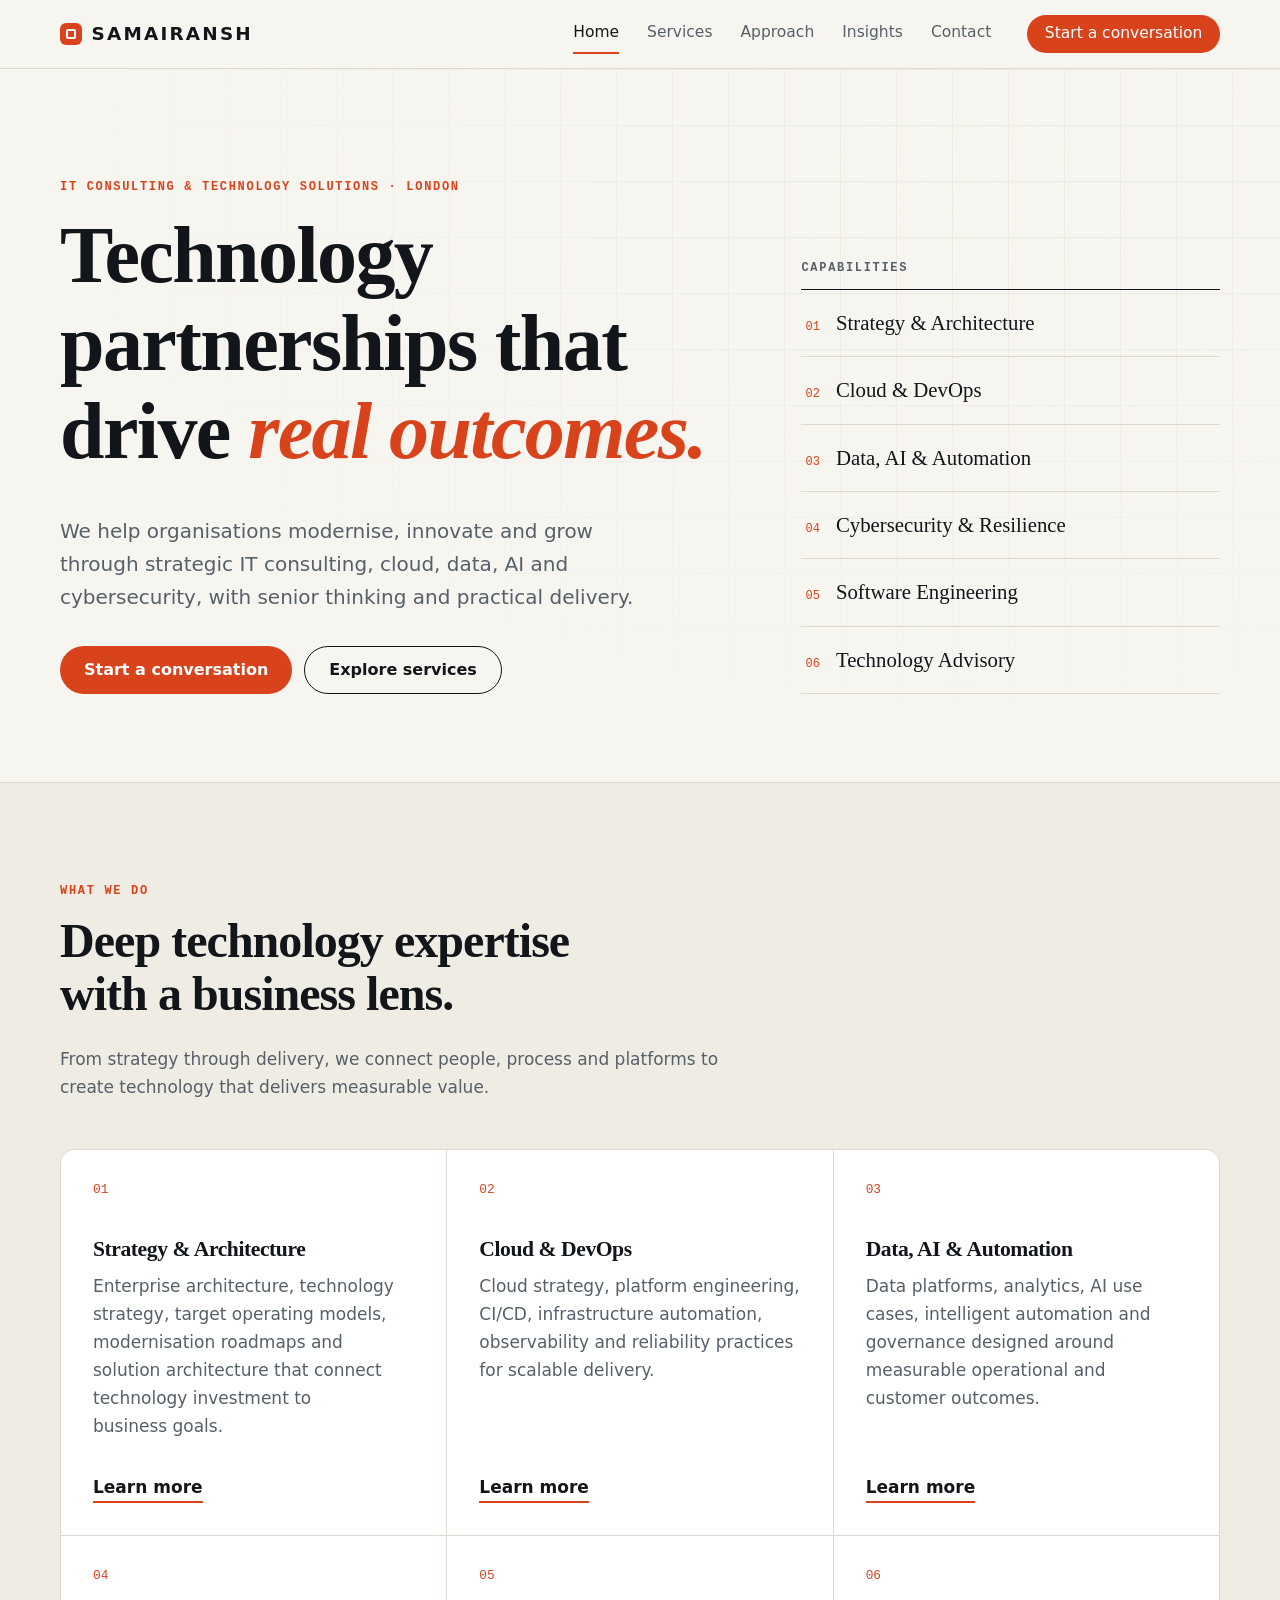
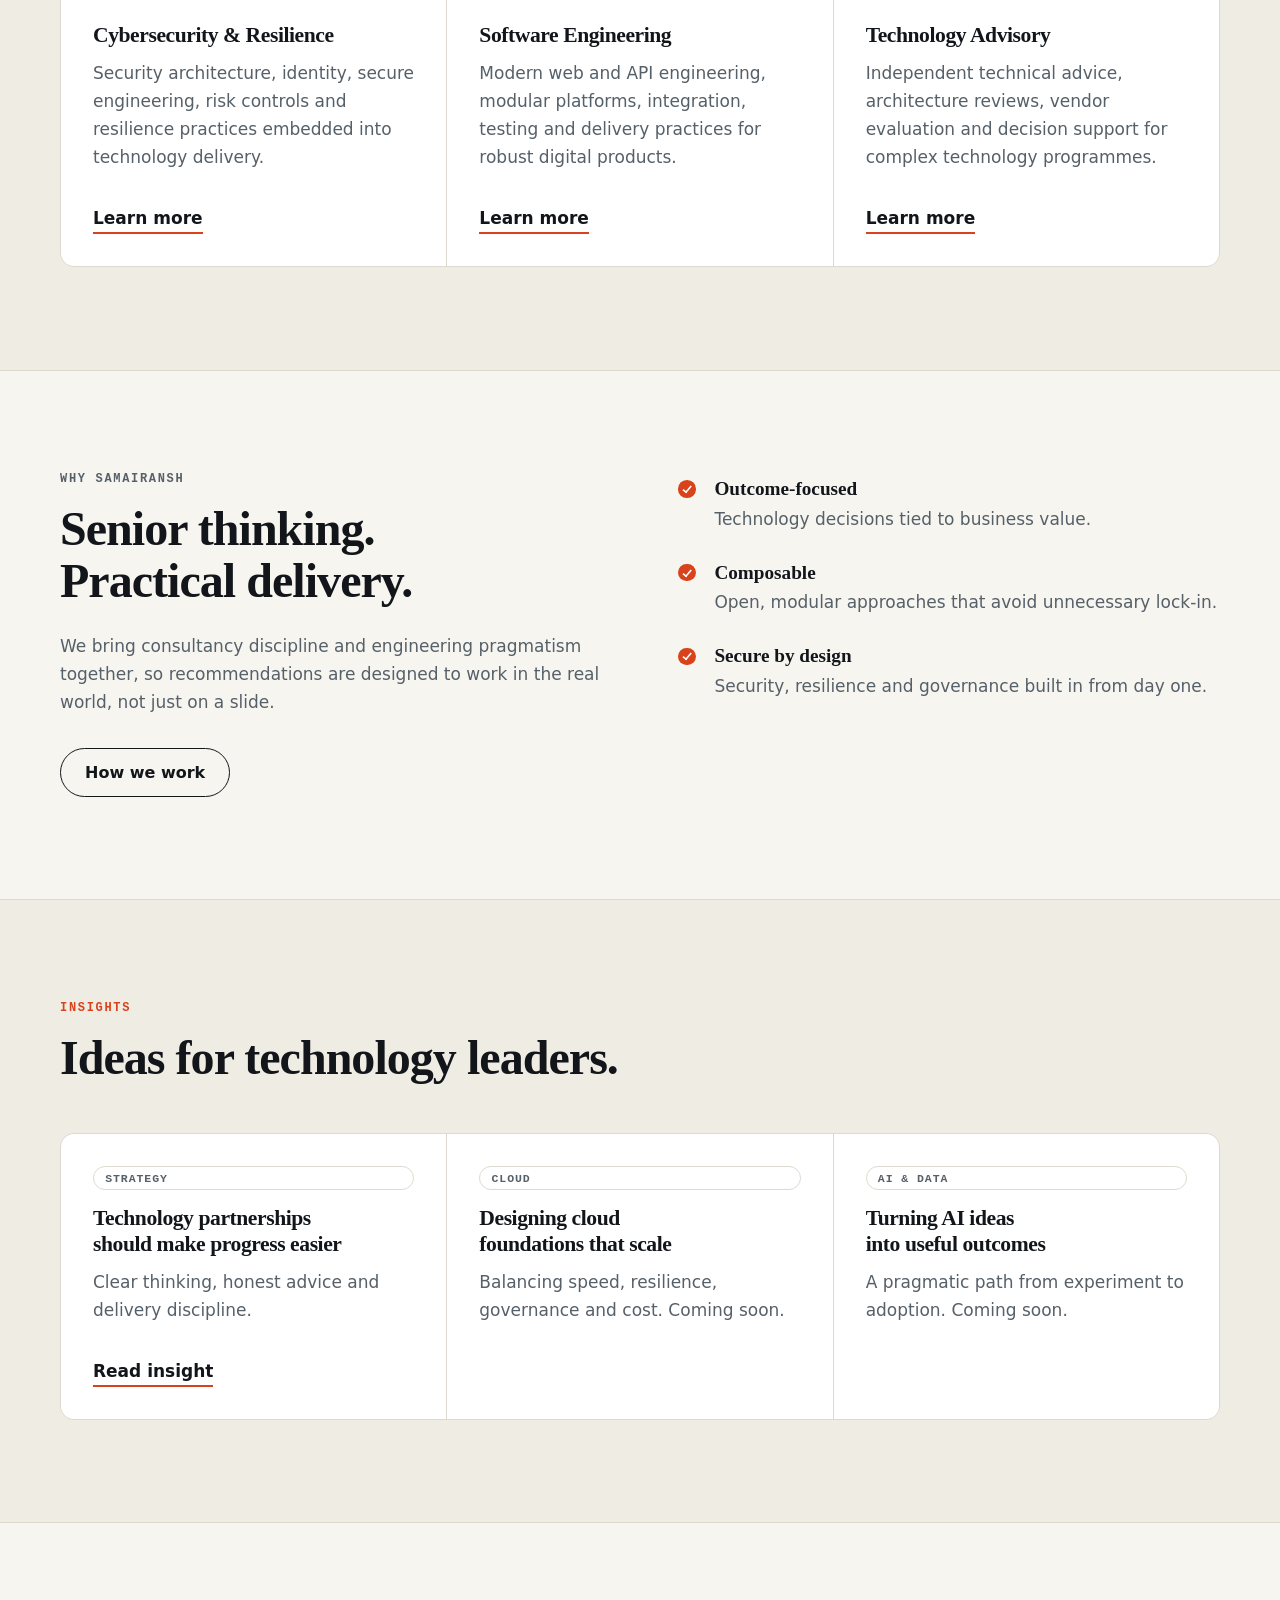
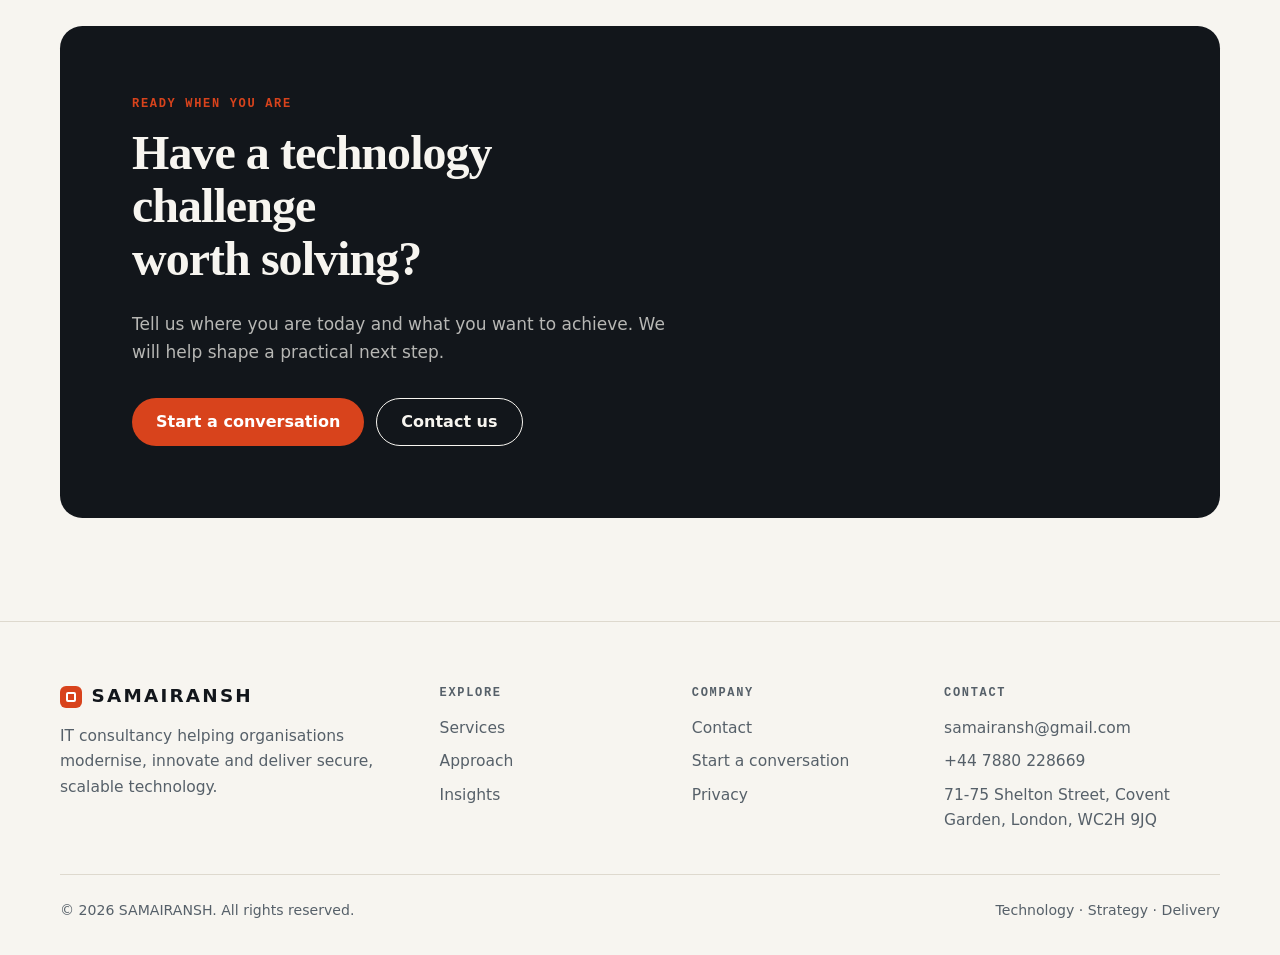
==== commit 3637ae7b: "Refresh site: new design, performance, SEO, accessibility, Cloudflare setup - New editorial design w" ====
--- a/index.html
+++ b/index.html
@@ -1,9 +1,78 @@
-<!doctype html><html lang="en-GB"><head><meta charset="utf-8"><meta name="viewport" content="width=device-width, initial-scale=1"><title>SAMAIRANSH | IT Consultancy & Technology Solutions</title><meta name="description" content="SAMAIRANSH is an IT consultancy helping organisations with technology strategy, cloud, DevOps, data, AI, cybersecurity and software engineering."><meta name="keywords" content="IT consultancy UK, technology consulting London, cloud consulting, DevOps, AI consulting, cybersecurity, software engineering, digital transformation"><link rel="canonical" href="https://www.samairansh.com/"><meta property="og:title" content="SAMAIRANSH | IT Consultancy & Technology Solutions"><meta property="og:description" content="Modern technology consulting for strategy, cloud, data, AI, cybersecurity and software engineering."><meta property="og:type" content="website"><meta property="og:url" content="https://www.samairansh.com/"><link rel="stylesheet" href="css/style.css"><script type="application/ld+json">{"@context":"https://schema.org","@type":"ProfessionalService","name":"SAMAIRANSH","url":"https://www.samairansh.com/","email":"samairansh@gmail.com","telephone":"7880228669","address":{"@type":"PostalAddress","streetAddress":"71-75 Shelton Street","addressLocality":"Covent Garden, London","postalCode":"WC2H 9JQ","addressCountry":"GB"},"areaServed":"Worldwide","serviceType":["IT Consulting","Technology Strategy","Cloud Consulting","DevOps","Data and AI","Cybersecurity","Software Engineering"]}</script></head><body><div class="topbar"><div class="container"><span>IT Consulting & Technology Solutions</span><span><a href="mailto:samairansh@gmail.com">samairansh@gmail.com</a> &nbsp;|&nbsp; <a href="tel:7880228669">7880228669</a></span></div></div>
-<nav class="navbar"><div class="container navinner"><a class="brand" href="index.html">SAMAIRANSH</a><button class="mobile-toggle" aria-label="Open navigation">☰</button><div class="navlinks"><a href="index.html">Home</a><a href="service.html">Services</a><a href="feature.html">Solutions</a><a href="blog.html">Insights</a><a href="contact.html">Contact</a><a class="navcta" href="quote.html">Start a conversation →</a></div></div></nav><main>
-<section class="hero"><div class="container hero-grid"><div><div class="eyebrow">IT consulting & technology solutions</div><h1>Technology partnerships that drive <span>real outcomes.</span></h1><p>We help organisations modernise, innovate and grow through strategic IT consulting, cloud, data, AI, cybersecurity and digital transformation.</p><div class="hero-actions"><a class="btn btn-primary" href="quote.html">Explore a conversation →</a><a class="btn btn-secondary" href="#videos">Watch our videos</a></div></div><div class="hero-panel"><div class="metrics"><div class="metric"><small>Architecture</small><strong>Modern</strong></div><div class="metric"><small>Delivery</small><strong>Agile</strong></div><div class="metric"><small>Cloud</small><strong>Scalable</strong></div><div class="metric"><small>Security</small><strong>Built-in</strong></div></div></div></div></section>
-<section class="section"><div class="container"><div class="section-head"><div class="eyebrow">What we do</div><h2>Deep technology expertise with a business lens.</h2><p>From strategy through delivery, we connect people, process and platforms to create technology that delivers measurable value.</p></div><div class="cards"><article class="card"><div class="icon">◈</div><h3>Strategy & Architecture</h3><p>Technology roadmaps, enterprise architecture and solution design aligned to business priorities.</p><a class="text-link" href="service.html#strategy">Learn more →</a></article><article class="card"><div class="icon">☁</div><h3>Cloud & DevOps</h3><p>Cloud adoption, platform engineering, CI/CD and automation that improve resilience and delivery speed.</p><a class="text-link" href="service.html#cloud">Learn more →</a></article><article class="card"><div class="icon">✦</div><h3>Data, AI & Automation</h3><p>Modern data foundations and practical AI solutions that unlock insight, efficiency and better experiences.</p><a class="text-link" href="service.html#data">Learn more →</a></article></div></div></section>
-<section class="section alt"><div class="container split"><div class="visual"><img src="img/feature.jpg" alt="SAMAIRANSH technology consulting team and digital transformation concept"><div class="visual-content"><strong>Build for today. Architect for tomorrow.</strong><br><span>Pragmatic transformation without unnecessary complexity.</span></div></div><div><div class="eyebrow">Why SAMAIRANSH</div><h2>Senior thinking. Practical delivery.</h2><p>We bring consultancy discipline and engineering pragmatism together so recommendations are designed to work in the real world, not just on a slide.</p><div class="checks"><div class="check"><i>✓</i><div><b>Outcome-focused</b><span>Technology decisions tied to business value.</span></div></div><div class="check"><i>✓</i><div><b>Composable</b><span>Open, modular approaches that avoid unnecessary lock-in.</span></div></div><div class="check"><i>✓</i><div><b>Secure by design</b><span>Security, resilience and governance built in from day one.</span></div></div></div><a class="btn btn-primary" href="contact.html">Talk to an expert →</a></div></div></section>
-<section class="section" id="videos"><div class="container"><div class="section-head"><div class="eyebrow">See our thinking</div><h2>Technology in motion.</h2><p>Use these lightweight on-site videos as a visual introduction to the SAMAIRANSH approach. Replace them with your own company videos whenever you are ready.</p></div><div class="video-grid"><div class="video-card video-main"><video controls autoplay muted loop playsinline poster="img/feature.jpg"><source src="img/videos/technology-network.mp4" type="video/mp4">Your browser does not support HTML5 video.</video><div class="video-overlay"><h3>Technology that moves the business forward</h3><div>Strategy • Architecture • Transformation</div></div></div><div class="video-side"><div class="video-card video-small"><video controls muted loop playsinline poster="img/carousel-1.jpg"><source src="img/videos/transformation.mp4" type="video/mp4">Your browser does not support HTML5 video.</video><div class="video-overlay"><h3>Transformation</h3></div></div><div class="card"><div class="eyebrow">Next step</div><h3>Have a technology challenge worth solving?</h3><p>Tell us where you are today and what you want to achieve.</p><a class="btn btn-primary" href="quote.html">Start a conversation →</a></div></div></div></div></section>
-<section class="section"><div class="container"><div class="cta"><div class="eyebrow">Ready when you are</div><h2>Let's turn your technology agenda into action.</h2><p>Architecture, cloud, data, AI, cybersecurity or software delivery—we can help shape the next practical step.</p><a class="btn btn-primary" href="contact.html">Get in touch →</a></div></div></section>
-</main><section class="contact-strip"><div class="container"><div class="contact-grid"><div><div class="eyebrow">Get in touch</div><h2 style="margin:8px 0 10px">Let's build what's next.</h2><p>Have a technology challenge, transformation initiative or delivery opportunity? Let's talk.</p></div><div class="contact-item"><strong>Office</strong><p>71-75 Shelton Street,<br>Covent Garden, London,<br>United Kingdom, WC2H 9JQ</p></div><div class="contact-item"><strong>Email</strong><p><a href="mailto:samairansh@gmail.com">samairansh@gmail.com</a></p></div><div class="contact-item"><strong>Phone</strong><p><a href="tel:7880228669">7880228669</a></p></div></div></div></section>
-<footer class="footer"><div class="container"><div class="footer-grid"><div><div class="brand">SAMAIRANSH</div><p>IT consultancy helping organisations modernise, innovate and deliver secure, scalable technology outcomes.</p></div><div><h4>Explore</h4><p><a href="service.html">Services</a></p><p><a href="feature.html">Solutions</a></p><p><a href="blog.html">Insights</a></p></div><div><h4>Company</h4><p><a href="contact.html">Contact</a></p><p><a href="quote.html">Consultation</a></p><p><a href="testimonial.html">Client stories</a></p></div><div><h4>Contact</h4><p><a href="mailto:samairansh@gmail.com">samairansh@gmail.com</a></p><p><a href="tel:7880228669">7880228669</a></p><p>71-75 Shelton Street, Covent Garden, London, United Kingdom, WC2H 9JQ</p></div></div><div class="footer-bottom"><span>© 2026 SAMAIRANSH. All rights reserved.</span><span>Technology • Strategy • Delivery</span></div></div></footer><script src="js/main.js"></script></body></html>
+<!doctype html>
+<html lang="en-GB" class="no-js">
+<head>
+<meta charset="utf-8">
+<meta name="viewport" content="width=device-width,initial-scale=1">
+<title>SAMAIRANSH | IT Consultancy &amp; Technology Solutions, London</title>
+<meta name="description" content="SAMAIRANSH is a London IT consultancy helping organisations with technology strategy, cloud, DevOps, data, AI, cybersecurity and software engineering.">
+
+<link rel="canonical" href="https://www.samairansh.com/">
+<meta name="theme-color" content="#f7f5f0" media="(prefers-color-scheme: light)">
+<meta name="theme-color" content="#0e1216" media="(prefers-color-scheme: dark)">
+<link rel="icon" href="/favicon.svg" type="image/svg+xml">
+<meta property="og:site_name" content="SAMAIRANSH">
+<meta property="og:locale" content="en_GB">
+<meta property="og:type" content="website">
+<meta property="og:title" content="SAMAIRANSH | IT Consultancy &amp; Technology Solutions, London">
+<meta property="og:description" content="SAMAIRANSH is a London IT consultancy helping organisations with technology strategy, cloud, DevOps, data, AI, cybersecurity and software engineering.">
+<meta property="og:url" content="https://www.samairansh.com/">
+<meta property="og:image" content="https://www.samairansh.com/media/og.jpg">
+<meta name="twitter:card" content="summary_large_image">
+<link rel="stylesheet" href="/css/style.css">
+<script type="application/ld+json">{"@context": "https://schema.org", "@graph": [{"@type": "ProfessionalService", "@id": "https://www.samairansh.com/#org", "name": "SAMAIRANSH", "url": "https://www.samairansh.com/", "email": "samairansh@gmail.com", "telephone": "+447880228669", "image": "https://www.samairansh.com/media/og.jpg", "address": {"@type": "PostalAddress", "streetAddress": "71-75 Shelton Street", "addressLocality": "London", "addressRegion": "Covent Garden", "postalCode": "WC2H 9JQ", "addressCountry": "GB"}, "areaServed": "Worldwide", "serviceType": ["Strategy & Architecture", "Cloud & DevOps", "Data, AI & Automation", "Cybersecurity & Resilience", "Software Engineering", "Technology Advisory"]}, {"@type": "WebSite", "@id": "https://www.samairansh.com/#site", "url": "https://www.samairansh.com/", "name": "SAMAIRANSH", "publisher": {"@id": "https://www.samairansh.com/#org"}, "inLanguage": "en-GB"}]}</script>
+</head>
+<body>
+<a class="skip" href="#main">Skip to content</a>
+<header class="site-header"><div class="wrap bar">
+<a class="logo" href="/" aria-label="SAMAIRANSH home"><i aria-hidden="true"></i>SAMAIRANSH</a>
+<button class="menu-btn" aria-expanded="false" aria-controls="nav">Menu</button>
+<nav class="nav" id="nav" aria-label="Main"><a href="/" aria-current="page">Home</a><a href="/service">Services</a><a href="/feature">Approach</a><a href="/blog">Insights</a><a href="/contact">Contact</a><a class="btn" href="/quote">Start a conversation</a></nav>
+</div></header>
+<main id="main">
+<section class="hero"><div class="wrap">
+<div>
+<span class="eyebrow">IT consulting &amp; technology solutions · London</span>
+<h1>Technology partnerships that drive <em>real outcomes.</em></h1>
+<p class="lead">We help organisations modernise, innovate and grow through strategic IT consulting, cloud, data, AI and cybersecurity, with senior thinking and practical delivery.</p>
+<div class="actions"><a class="btn" href="/quote">Start a conversation</a><a class="btn ghost" href="/service">Explore services</a></div>
+</div>
+<aside aria-label="Capabilities"><div class="index-label">Capabilities</div><ol class="index"><li><a href="/service#strategy"><span>01</span>Strategy & Architecture</a></li><li><a href="/service#cloud"><span>02</span>Cloud & DevOps</a></li><li><a href="/service#data"><span>03</span>Data, AI & Automation</a></li><li><a href="/service#security"><span>04</span>Cybersecurity & Resilience</a></li><li><a href="/service#engineering"><span>05</span>Software Engineering</a></li><li><a href="/service#advisory"><span>06</span>Technology Advisory</a></li></ol></aside>
+</div></section>
+
+<section class="section alt" id="services"><div class="wrap">
+<div class="head rv"><span class="eyebrow">What we do</span><h2>Deep technology expertise with a business lens.</h2><p>From strategy through delivery, we connect people, process and platforms to create technology that delivers measurable value.</p></div>
+<div class="grid c3"><article class="cell rv"><div class="num">01</div><h3>Strategy & Architecture</h3><p>Enterprise architecture, technology strategy, target operating models, modernisation roadmaps and solution architecture that connect technology investment to business goals.</p><a class="more" href="/service#strategy" aria-label="Learn more about Strategy & Architecture">Learn more</a></article><article class="cell rv"><div class="num">02</div><h3>Cloud & DevOps</h3><p>Cloud strategy, platform engineering, CI/CD, infrastructure automation, observability and reliability practices for scalable delivery.</p><a class="more" href="/service#cloud" aria-label="Learn more about Cloud & DevOps">Learn more</a></article><article class="cell rv"><div class="num">03</div><h3>Data, AI & Automation</h3><p>Data platforms, analytics, AI use cases, intelligent automation and governance designed around measurable operational and customer outcomes.</p><a class="more" href="/service#data" aria-label="Learn more about Data, AI & Automation">Learn more</a></article><article class="cell rv"><div class="num">04</div><h3>Cybersecurity & Resilience</h3><p>Security architecture, identity, secure engineering, risk controls and resilience practices embedded into technology delivery.</p><a class="more" href="/service#security" aria-label="Learn more about Cybersecurity & Resilience">Learn more</a></article><article class="cell rv"><div class="num">05</div><h3>Software Engineering</h3><p>Modern web and API engineering, modular platforms, integration, testing and delivery practices for robust digital products.</p><a class="more" href="/service#engineering" aria-label="Learn more about Software Engineering">Learn more</a></article><article class="cell rv"><div class="num">06</div><h3>Technology Advisory</h3><p>Independent technical advice, architecture reviews, vendor evaluation and decision support for complex technology programmes.</p><a class="more" href="/service#advisory" aria-label="Learn more about Technology Advisory">Learn more</a></article></div>
+</div></section>
+
+<section class="section"><div class="wrap principles">
+<div class="rv"><span class="eyebrow">Why SAMAIRANSH</span><h2>Senior thinking. Practical delivery.</h2><p>We bring consultancy discipline and engineering pragmatism together, so recommendations are designed to work in the real world, not just on a slide.</p><div class="actions"><a class="btn ghost" href="/feature">How we work</a></div></div>
+<ul class="rv">
+<li><b>Outcome-focused</b><span>Technology decisions tied to business value.</span></li>
+<li><b>Composable</b><span>Open, modular approaches that avoid unnecessary lock-in.</span></li>
+<li><b>Secure by design</b><span>Security, resilience and governance built in from day one.</span></li>
+</ul>
+</div></section>
+
+<section class="section alt"><div class="wrap">
+<div class="head rv"><span class="eyebrow">Insights</span><h2>Ideas for technology leaders.</h2></div>
+<div class="grid c3">
+<article class="cell rv"><span class="tag">Strategy</span><h3>Technology partnerships should make progress easier</h3><p>Clear thinking, honest advice and delivery discipline.</p><a class="more" href="/detail">Read insight</a></article>
+<article class="cell rv soon"><span class="tag">Cloud</span><h3>Designing cloud foundations that scale</h3><p>Balancing speed, resilience, governance and cost. Coming soon.</p></article>
+<article class="cell rv soon"><span class="tag">AI &amp; Data</span><h3>Turning AI ideas into useful outcomes</h3><p>A pragmatic path from experiment to adoption. Coming soon.</p></article>
+</div></div></section>
+<section class="section"><div class="wrap"><div class="cta rv">
+<span class="eyebrow">Ready when you are</span><h2>Have a technology challenge worth solving?</h2><p>Tell us where you are today and what you want to achieve. We will help shape a practical next step.</p>
+<div class="actions"><a class="btn" href="/quote">Start a conversation</a><a class="btn ghost" href="/contact">Contact us</a></div>
+</div></div></section></main>
+<footer class="site-footer"><div class="wrap">
+<div class="fgrid">
+<div><a class="logo" href="/"><i aria-hidden="true"></i>SAMAIRANSH</a><p class="fblurb">IT consultancy helping organisations modernise, innovate and deliver secure, scalable technology.</p></div>
+<div><h4>Explore</h4><ul><li><a href="/service">Services</a></li><li><a href="/feature">Approach</a></li><li><a href="/blog">Insights</a></li></ul></div>
+<div><h4>Company</h4><ul><li><a href="/contact">Contact</a></li><li><a href="/quote">Start a conversation</a></li><li><a href="/privacy">Privacy</a></li></ul></div>
+<div><h4>Contact</h4><ul><li><a href="mailto:samairansh@gmail.com">samairansh@gmail.com</a></li><li><a href="tel:+447880228669">+44 7880 228669</a></li><li>71-75 Shelton Street, Covent Garden, London, WC2H 9JQ</li></ul></div>
+</div>
+<div class="fbase"><span>© 2026 SAMAIRANSH. All rights reserved.</span><span>Technology · Strategy · Delivery</span></div>
+</div></footer>
+<script src="/js/main.js" defer></script>
+</body>
+</html>
--- a/css/style.css
+++ b/css/style.css
@@ -1,14 +1,151 @@
+:root{
+  --paper:#f7f5f0;--surface:#fff;--ink:#12161b;--muted:#566069;--line:#ded9ce;
+  --accent:#d8431c;--accent-ink:#fff;--teal:#0d5c5c;--soft:#efece4;
+  --serif:ui-serif,"Iowan Old Style","Palatino Linotype",Palatino,Georgia,serif;
+  --sans:system-ui,-apple-system,"Segoe UI",Roboto,"Helvetica Neue",Arial,sans-serif;
+  --mono:ui-monospace,SFMono-Regular,Menlo,Consolas,monospace;
+  --r:14px;--max:1160px
+}
+@media(prefers-color-scheme:dark){:root{--paper:#0e1216;--surface:#151a20;--ink:#ece8df;--muted:#a1a9b1;--line:#262d35;--accent:#ff7a4d;--accent-ink:#12161b;--teal:#5fd0c7;--soft:#12171c}}
+*,*::before,*::after{box-sizing:border-box}
+html{scroll-behavior:smooth;-webkit-text-size-adjust:100%}
+body{margin:0;background:var(--paper);color:var(--ink);font:400 1.0625rem/1.65 var(--sans);-webkit-font-smoothing:antialiased}
+img,svg{max-width:100%;display:block}
+a{color:inherit}
+h1,h2,h3,h4{font-family:var(--serif);font-weight:600;letter-spacing:-.02em;line-height:1.1;margin:0 0 .5em;text-wrap:balance}
+h1{font-size:clamp(2.5rem,6.4vw,5rem)}
+h2{font-size:clamp(1.9rem,3.8vw,3rem)}
+h3{font-size:1.35rem;line-height:1.2}
+p{margin:0 0 1em;color:var(--muted);text-wrap:pretty}
+:focus-visible{outline:3px solid var(--accent);outline-offset:3px;border-radius:4px}
+.wrap{width:min(var(--max),100% - 2.5rem);margin-inline:auto}
+.skip{position:absolute;left:-999px;top:0;background:var(--ink);color:var(--paper);padding:.75rem 1rem;z-index:100}
+.skip:focus{left:1rem;top:1rem}
+.eyebrow{font:600 .75rem/1 var(--mono);letter-spacing:.14em;text-transform:uppercase;color:var(--accent);margin:0 0 1.1rem;display:block}
 
-@import url('https://fonts.googleapis.com/css2?family=DM+Sans:wght@400;500;600;700&family=Manrope:wght@600;700;800&display=swap');
-:root{--navy:#081426;--ink:#122033;--muted:#607087;--line:#e6ebf2;--bg:#f7f9fc;--white:#fff;--blue:#2f6df6;--cyan:#20c4d9;--grad:linear-gradient(135deg,#2f6df6 0%,#20c4d9 100%);--shadow:0 18px 55px rgba(8,20,38,.10)}
-*{box-sizing:border-box}html{scroll-behavior:smooth}body{margin:0;color:var(--ink);font-family:"DM Sans",system-ui,sans-serif;background:#fff;line-height:1.7}.container{max-width:1160px}
-h1,h2,h3,h4,h5{font-family:Manrope,sans-serif;color:var(--navy);font-weight:800;letter-spacing:-.035em}h1{font-size:clamp(2.5rem,5vw,4.6rem);line-height:1.05}h2{font-size:clamp(2rem,3.4vw,3.15rem);line-height:1.12}.eyebrow{color:var(--blue);font-size:.78rem;font-weight:800;letter-spacing:.14em;text-transform:uppercase}.muted{color:var(--muted)}.section{padding:100px 0}.section-sm{padding:70px 0}
-.navbar{background:rgba(255,255,255,.92)!important;backdrop-filter:blur(18px);border-bottom:1px solid rgba(230,235,242,.8);padding:18px 0!important}.brand{font-family:Manrope,sans-serif;font-weight:800;font-size:1.45rem;color:var(--navy)!important}.brand-dot{color:var(--blue)}.nav-link{color:#405066!important;font-weight:600;padding:.6rem .85rem!important}.nav-link:hover,.nav-link.active{color:var(--blue)!important}.btn{border-radius:12px;font-weight:700;padding:.82rem 1.25rem;transition:.25s}.btn-primary{background:var(--grad);border:0;box-shadow:0 10px 24px rgba(47,109,246,.22)}.btn-primary:hover{transform:translateY(-2px);box-shadow:0 14px 30px rgba(47,109,246,.3)}.btn-outline-dark{border:1px solid #cfd7e4;color:var(--navy)}.btn-outline-dark:hover{background:var(--navy);color:#fff}
-.hero{position:relative;overflow:hidden;padding:130px 0 110px;background:radial-gradient(circle at 80% 10%,rgba(47,109,246,.13),transparent 35%),linear-gradient(180deg,#f8fbff 0%,#fff 100%)}.hero:after{content:"";position:absolute;width:420px;height:420px;border-radius:50%;right:-180px;bottom:-230px;background:rgba(32,196,217,.08)}.hero-copy{position:relative;z-index:2}.hero h1 span{background:var(--grad);-webkit-background-clip:text;background-clip:text;color:transparent}.hero p{font-size:1.15rem;color:var(--muted);max-width:680px}.hero-art{position:relative;min-height:430px}.orb{position:absolute;border-radius:50%;filter:blur(1px)}.orb.one{width:310px;height:310px;right:35px;top:35px;background:linear-gradient(135deg,rgba(47,109,246,.2),rgba(32,196,217,.05));border:1px solid rgba(47,109,246,.12)}.orb.two{width:190px;height:190px;right:180px;bottom:20px;background:rgba(32,196,217,.13);border:1px solid rgba(32,196,217,.16)}.dashboard{position:absolute;right:0;top:65px;width:min(440px,100%);padding:20px;border:1px solid rgba(255,255,255,.75);border-radius:22px;background:rgba(255,255,255,.88);box-shadow:0 28px 80px rgba(8,20,38,.15);backdrop-filter:blur(16px)}.dash-head{display:flex;justify-content:space-between;align-items:center;margin-bottom:18px}.status{font-size:.72rem;padding:5px 9px;border-radius:99px;background:#e9fbf4;color:#16815b;font-weight:700}.dash-card{border:1px solid var(--line);border-radius:14px;padding:16px;margin-top:12px}.bars{display:flex;gap:7px;align-items:end;height:80px}.bar{flex:1;border-radius:6px 6px 2px 2px;background:var(--grad)}.bar:nth-child(1){height:42%}.bar:nth-child(2){height:58%}.bar:nth-child(3){height:50%}.bar:nth-child(4){height:76%}.bar:nth-child(5){height:68%}.bar:nth-child(6){height:90%}
-.trust{border-top:1px solid var(--line);border-bottom:1px solid var(--line);padding:22px 0;color:#78869a;font-weight:700}.trust span{margin-right:34px}
-.cardx{height:100%;background:#fff;border:1px solid var(--line);border-radius:20px;padding:30px;box-shadow:0 8px 28px rgba(8,20,38,.045);transition:.25s}.cardx:hover{transform:translateY(-6px);box-shadow:var(--shadow)}.icon{width:54px;height:54px;border-radius:15px;background:#edf4ff;color:var(--blue);display:grid;place-items:center;font-size:1.35rem;margin-bottom:22px}.number{font-size:2.4rem;font-family:Manrope;font-weight:800;color:var(--navy)}
-.split{background:var(--bg)}.visual{border-radius:26px;min-height:390px;background:linear-gradient(135deg,rgba(8,20,38,.93),rgba(21,52,94,.94)),url('../img/feature.jpg') center/cover;box-shadow:var(--shadow);position:relative;overflow:hidden}.visual:after{content:"";position:absolute;inset:0;background:linear-gradient(135deg,rgba(47,109,246,.28),transparent 55%)}.quote-box{position:absolute;z-index:2;left:30px;bottom:30px;right:30px;background:rgba(255,255,255,.94);padding:20px;border-radius:16px}.check{display:flex;gap:12px;margin:14px 0;color:#405066}.check i{color:var(--blue);margin-top:5px}
-.cta{background:var(--navy);color:#fff;border-radius:28px;padding:55px}.cta h2{color:#fff}.cta p{color:#b9c5d6}.page-hero{padding:85px 0;background:radial-gradient(circle at 80% 20%,rgba(47,109,246,.25),transparent 35%),var(--navy);color:#fff}.page-hero h1{color:#fff;font-size:clamp(2.4rem,5vw,4rem)}.page-hero p{color:#c5d0df;max-width:700px}
-.blog-card img{width:100%;height:220px;object-fit:cover;border-radius:16px;margin-bottom:20px}.tag{display:inline-block;font-size:.72rem;text-transform:uppercase;letter-spacing:.1em;color:var(--blue);font-weight:800}.form-control{border:1px solid #dce3ed;border-radius:12px;padding:13px 15px}.form-control:focus{border-color:var(--blue);box-shadow:0 0 0 4px rgba(47,109,246,.1)}footer{background:#07111f;color:#9eacbe;padding:70px 0 28px}footer h5{color:#fff}footer a{color:#9eacbe;text-decoration:none}footer a:hover{color:#fff}.footer-line{border-top:1px solid rgba(255,255,255,.1);margin-top:45px;padding-top:22px;font-size:.9rem}
-@media(max-width:991px){.hero{padding:90px 0 70px}.hero-art{min-height:360px;margin-top:25px}.dashboard{position:relative;top:25px}.section{padding:75px 0}.navbar .btn{margin-top:10px}.trust span{display:inline-block;margin:5px 18px 5px 0}}
-@media(max-width:575px){.hero-art{display:none}.cta{padding:35px 25px}.section{padding:60px 0}}
+/* header */
+.site-header{position:sticky;top:0;z-index:40;background:color-mix(in srgb,var(--paper) 90%,transparent);backdrop-filter:saturate(1.4) blur(12px);border-bottom:1px solid var(--line)}
+.bar{display:flex;align-items:center;justify-content:space-between;height:68px;gap:1rem}
+.logo{display:flex;align-items:center;gap:.6rem;text-decoration:none;font:700 1.15rem/1 var(--sans);letter-spacing:.12em}
+.logo i{width:22px;height:22px;background:var(--accent);border-radius:6px;display:block;position:relative}
+.logo i::after{content:"";position:absolute;inset:6px 6px 6px 6px;border:2px solid var(--accent-ink);border-radius:2px}
+.nav{display:flex;align-items:center;gap:1.75rem}
+.nav a{text-decoration:none;font-weight:500;font-size:.97rem;color:var(--muted);padding:.4rem 0;border-bottom:2px solid transparent}
+.nav a:hover,.nav a[aria-current="page"]{color:var(--ink);border-bottom-color:var(--accent)}
+.nav .btn{margin-left:.5rem;border:0;color:var(--accent-ink);padding:.7rem 1.1rem}
+.menu-btn{display:none;background:none;border:1px solid var(--line);color:var(--ink);border-radius:10px;padding:.55rem .8rem;font:600 .9rem var(--sans);cursor:pointer}
+
+/* buttons */
+.btn{display:inline-flex;align-items:center;gap:.6rem;background:var(--accent);color:var(--accent-ink);border-radius:999px;padding:.95rem 1.5rem;font:600 1rem/1 var(--sans);text-decoration:none;cursor:pointer;border:0;transition:transform .2s,box-shadow .2s}
+.btn:hover{transform:translateY(-2px);box-shadow:0 10px 24px -10px var(--accent)}
+.btn.ghost{background:transparent;color:var(--ink);border:1px solid var(--ink)}
+.btn.ghost:hover{box-shadow:none;background:var(--ink);color:var(--paper)}
+
+/* hero */
+.hero{padding:clamp(3.5rem,9vw,7rem) 0 clamp(3rem,7vw,5.5rem);position:relative;overflow:hidden}
+.hero::before{content:"";position:absolute;inset:0;background-image:linear-gradient(var(--line) 1px,transparent 1px),linear-gradient(90deg,var(--line) 1px,transparent 1px);background-size:56px 56px;opacity:.45;mask-image:radial-gradient(ellipse at 75% 20%,#000,transparent 65%);-webkit-mask-image:radial-gradient(ellipse at 75% 20%,#000,transparent 65%)}
+.hero .wrap{position:relative;display:grid;grid-template-columns:1.35fr .85fr;gap:clamp(2rem,6vw,5rem);align-items:end}
+.hero h1 em{font-style:italic;color:var(--accent)}
+.hero .lead{font-size:1.25rem;max-width:36rem}
+.actions{display:flex;flex-wrap:wrap;gap:.75rem;margin-top:2rem}
+.index{list-style:none;margin:0;padding:0;border-top:1px solid var(--ink)}
+.index li{border-bottom:1px solid var(--line)}
+.index a{display:flex;gap:1rem;align-items:baseline;padding:1rem .25rem;text-decoration:none;font-family:var(--serif);font-size:1.3rem;transition:padding .2s,color .2s}
+.index a span{font:500 .75rem var(--mono);color:var(--accent)}
+.index a:hover{padding-left:.75rem;color:var(--accent)}
+.index-label{font:600 .75rem var(--mono);letter-spacing:.14em;text-transform:uppercase;color:var(--muted);margin-bottom:.9rem}
+
+/* sections */
+.section{padding:clamp(3.5rem,8vw,6.5rem) 0}
+.section.alt{background:var(--soft);border-block:1px solid var(--line)}
+.head{max-width:44rem;margin-bottom:3rem}
+.grid{display:grid;gap:1px;background:var(--line);border:1px solid var(--line);border-radius:var(--r);overflow:hidden}
+.grid.c3{grid-template-columns:repeat(3,1fr)}
+.grid.c2{grid-template-columns:repeat(2,1fr)}
+.grid.c4{grid-template-columns:repeat(4,1fr)}
+.cell{background:var(--surface);padding:2rem;display:flex;flex-direction:column}
+.cell .num{font:500 .8rem var(--mono);color:var(--accent);margin-bottom:2.5rem}
+.cell h3{margin-bottom:.6rem}
+.cell p:last-child{margin-bottom:0}
+.more{margin-top:auto;padding-top:1rem;font-weight:600;color:var(--ink);text-decoration:none;border-bottom:2px solid var(--accent);align-self:flex-start}
+.more:hover{color:var(--accent)}
+.principles{display:grid;grid-template-columns:1fr 1fr;gap:clamp(2rem,6vw,5rem);align-items:start}
+.principles ul{list-style:none;margin:0;padding:0;display:grid;gap:1.5rem}
+.principles li{padding-left:2.25rem;position:relative}
+.principles li::before{content:"";position:absolute;left:0;top:.45rem;width:1.1rem;height:1.1rem;border-radius:50%;background:var(--accent)}
+.principles li::after{content:"";position:absolute;left:.33rem;top:.62rem;width:.4rem;height:.7rem;border:solid var(--accent-ink);border-width:0 2px 2px 0;transform:rotate(40deg) scale(.8);transform-origin:center}
+.principles b{display:block;font-family:var(--serif);font-size:1.2rem;font-weight:600;color:var(--ink)}
+.principles span{color:var(--muted)}
+.cta{background:var(--ink);color:var(--paper);border-radius:calc(var(--r)*1.6);padding:clamp(2rem,6vw,4.5rem)}
+.cta h2{color:var(--paper);max-width:30rem}
+.cta p{color:color-mix(in srgb,var(--paper) 72%,transparent);max-width:34rem}
+.cta .btn{background:var(--accent);color:var(--accent-ink)}
+.cta .btn.ghost{background:transparent;color:var(--paper);border-color:var(--paper)}
+
+/* sub pages */
+.page-head{padding:clamp(3rem,8vw,5.5rem) 0 clamp(2rem,5vw,3.5rem);border-bottom:1px solid var(--line)}
+.page-head p{font-size:1.2rem;max-width:40rem}
+.page-head h1{font-size:clamp(2.2rem,5vw,4rem);max-width:48rem}
+.svc{scroll-margin-top:90px}
+.tag{display:inline-block;font:600 .72rem var(--mono);letter-spacing:.08em;text-transform:uppercase;border:1px solid var(--line);border-radius:999px;padding:.3rem .7rem;color:var(--muted);margin-bottom:1rem}
+.soon{opacity:.7}
+.article{max-width:42rem;margin-inline:auto}
+.article h2{font-size:1.7rem;margin-top:2.2em}
+.article blockquote{margin:2rem 0;padding:0 0 0 1.5rem;border-left:3px solid var(--accent);font:italic 500 1.5rem/1.35 var(--serif);color:var(--ink)}
+.steps{counter-reset:s}
+.steps .cell{counter-increment:s}
+.steps .cell::before{content:"0" counter(s);font:500 .8rem var(--mono);color:var(--accent);margin-bottom:2.5rem}
+
+/* forms */
+.split{display:grid;grid-template-columns:1.2fr .8fr;gap:clamp(2rem,6vw,5rem);align-items:start}
+form.f{display:grid;grid-template-columns:1fr 1fr;gap:1.1rem}
+.field{display:grid;gap:.4rem}
+.field.full{grid-column:1/-1}
+label{font-weight:600;font-size:.95rem;color:var(--ink)}
+input,select,textarea{width:100%;font:inherit;color:var(--ink);background:var(--surface);border:1px solid var(--line);border-radius:10px;padding:.85rem 1rem}
+input:focus,select:focus,textarea:focus{border-color:var(--accent);outline:none;box-shadow:0 0 0 3px color-mix(in srgb,var(--accent) 25%,transparent)}
+textarea{min-height:9rem;resize:vertical}
+.hp{position:absolute;left:-9999px;height:0;overflow:hidden}
+.note{font-size:.88rem;color:var(--muted)}
+.status{grid-column:1/-1;font-weight:600;min-height:1.5em;margin:0}
+.status.ok{color:var(--teal)}.status.err{color:var(--accent)}
+.card{background:var(--surface);border:1px solid var(--line);border-radius:var(--r);padding:2rem}
+.card h3{font-size:1.05rem;font-family:var(--sans);font-weight:700;margin:0 0 .25rem}
+.card p{margin-bottom:1.25rem;color:var(--ink)}
+.card p:last-child{margin-bottom:0}
+.card a{color:var(--ink);text-underline-offset:3px;text-decoration-color:var(--accent)}
+
+/* footer */
+.site-footer{border-top:1px solid var(--line);padding:4rem 0 2rem;margin-top:0;background:var(--paper)}
+.fgrid{display:grid;grid-template-columns:1.6fr 1fr 1fr 1.3fr;gap:2.5rem}
+.site-footer h4{font:600 .75rem var(--mono);letter-spacing:.14em;text-transform:uppercase;color:var(--muted);margin:0 0 1rem}
+.site-footer p,.site-footer li{color:var(--muted);font-size:.97rem}
+.site-footer ul{list-style:none;margin:0;padding:0;display:grid;gap:.5rem}
+.site-footer a{text-decoration:none}
+.site-footer a:hover{color:var(--accent)}
+.fbase{display:flex;justify-content:space-between;gap:1rem;flex-wrap:wrap;border-top:1px solid var(--line);margin-top:2.5rem;padding-top:1.5rem;font-size:.88rem;color:var(--muted)}
+
+/* motion */
+.rv{opacity:0;transform:translateY(14px);transition:opacity .6s ease,transform .6s ease}
+.rv.in{opacity:1;transform:none}
+@media(prefers-reduced-motion:reduce){*{scroll-behavior:auto!important;transition:none!important}.rv{opacity:1;transform:none}}
+.no-js .rv{opacity:1;transform:none}
+
+@media(max-width:900px){
+  .hero .wrap,.principles,.split{grid-template-columns:1fr}
+  .grid.c3,.grid.c4{grid-template-columns:1fr 1fr}
+  .fgrid{grid-template-columns:1fr 1fr}
+  .menu-btn{display:block}
+  .nav{position:absolute;left:0;right:0;top:100%;background:var(--paper);border-bottom:1px solid var(--line);flex-direction:column;align-items:stretch;gap:0;padding:.5rem 1.25rem 1.25rem;display:none}
+  .nav.open{display:flex}
+  .nav a{padding:.9rem 0;border-bottom:1px solid var(--line)}
+  .nav .btn{margin:1rem 0 0;justify-content:center}
+}
+@media(max-width:600px){
+  .grid.c2,.grid.c3,.grid.c4,form.f,.fgrid{grid-template-columns:1fr}
+  .cell{padding:1.5rem}
+  .actions .btn{width:100%;justify-content:center}
+}
+
+.fblurb{margin-top:1rem;max-width:22rem}
+.note.full{grid-column:1/-1}
